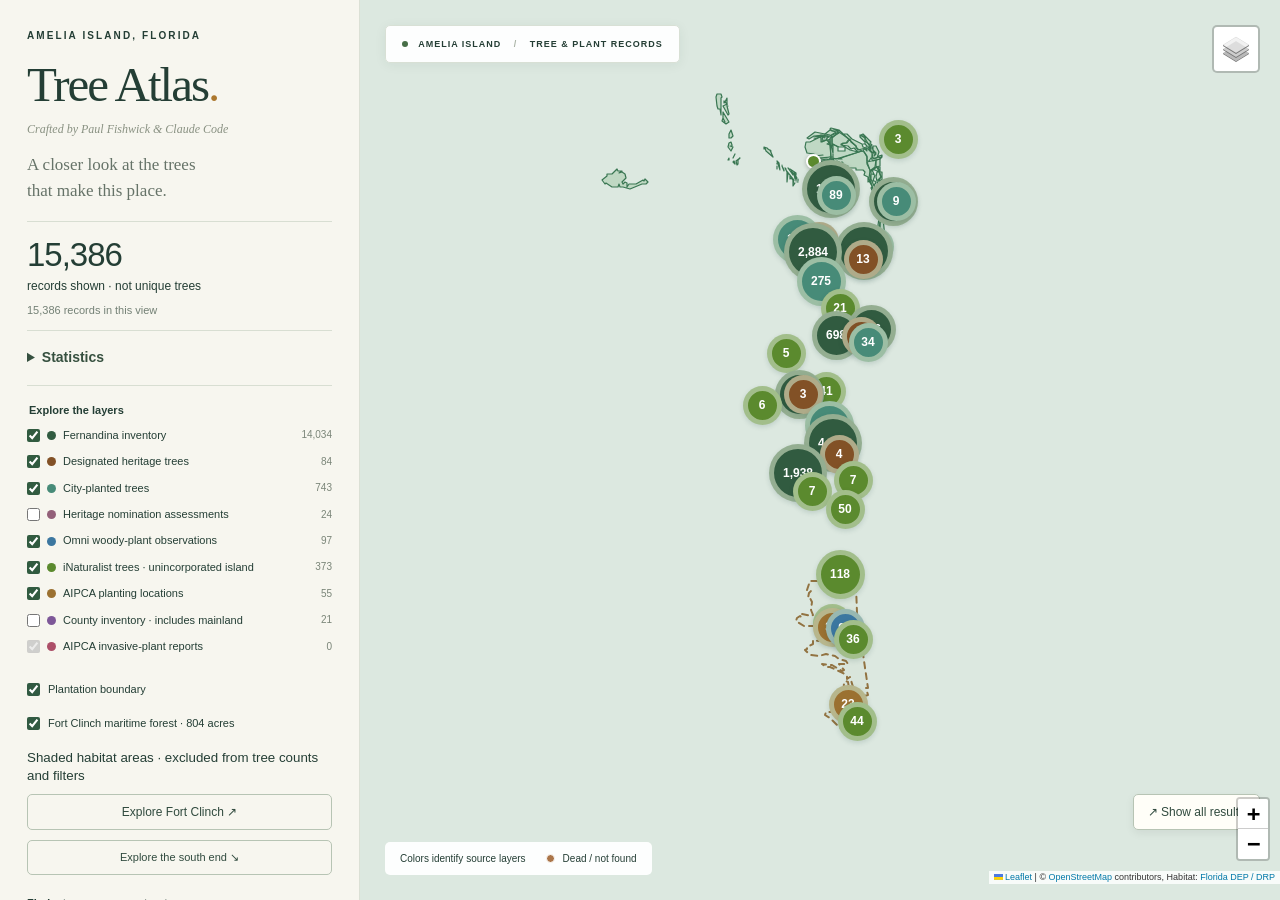
==== index.html @ 913ca340 "Add iNaturalist tree layer for unincorporated Amelia Island The city inventory stops at Fernandina B" ====
<!doctype html>
<html lang="en">
<head>
  <meta charset="utf-8">
  <meta name="viewport" content="width=device-width,initial-scale=1">
  <meta name="theme-color" content="#193c32">
  <title>Amelia Island · Tree Atlas</title>
  <meta name="description" content="Explore Amelia Island tree inventories, Omni and iNaturalist tree observations, and Plantation planting locations.">
  <link rel="stylesheet" href="vendor/leaflet.css">
  <link rel="stylesheet" href="vendor/MarkerCluster.css">
  <link rel="stylesheet" href="style.css?v=7">
  <script defer src="vendor/leaflet.js"></script>
  <script defer src="vendor/leaflet.markercluster.js"></script>
  <script defer src="map-data.js?v=7"></script>
  <script defer src="statistics.js?v=2"></script>
  <script defer src="map.js?v=7"></script>
</head>
<body>
  <aside>
    <header><span class="eyebrow">AMELIA ISLAND, FLORIDA</span><h1>Tree Atlas<span>.</span></h1><p class="credit">Crafted by Paul Fishwick &amp; Claude Code</p><p>A closer look at the trees<br>that make this place.</p></header>
    <div class="summary"><strong id="total">—</strong><span>records shown · not unique trees</span><small id="visible">Loading the inventory…</small></div>
    <details id="statistics" class="statistics">
      <summary>Statistics</summary>
      <label for="statistics-scope">Summarize</label>
      <select id="statistics-scope"><option value="view">Current map view</option><option value="all">All filtered records</option></select>
      <p>Follows the tree layers and filters below. Counts include overlapping records and repeat observations, not unique trees.</p>
      <div id="statistics-results">Loading records…</div>
      <p>Diameter and circumference results use positive, explicitly inch-labeled values, separately by source. No units or range midpoints are inferred. Standard deviation and variance describe the displayed population; variance is in square inches.</p>
      <p>Height and spread statistics are deferred because ranges and units vary. Record density uses the current map rectangle, including water and gaps in inventory coverage. Fort Clinch habitat acreage does not establish tree density.</p>
    </details>
    <form id="filters">
      <fieldset id="sources"><legend>Explore the layers</legend></fieldset>
      <label class="check"><input id="boundary" type="checkbox" checked disabled><span id="boundary-note">Plantation boundary</span></label>
      <label class="check"><input id="forest" type="checkbox" checked disabled><span id="forest-note">Fort Clinch maritime forest · loading…</span></label>
      <small>Shaded habitat areas · excluded from tree counts and filters</small>
      <button id="fort-clinch" type="button" disabled>Explore Fort Clinch ↗</button>
      <button id="south" type="button">Explore the south end ↘</button>
      <label for="search">Find a tree, name, or street</label><input id="search" type="search" placeholder="Kate’s Tree, live oak, tree number…">
      <label for="species">Species</label><select id="species" disabled><option value="">All species</option></select>
      <label for="condition">Recorded condition</label><select id="condition" disabled><option value="">All conditions</option></select>
      <label class="check"><input id="historical" type="checkbox" checked> Include dead / not-found records</label>
      <label class="check"><input id="photos" type="checkbox"> Only records with images</label>
      <button id="reset" type="reset" disabled>Reset filters</button>
    </form>
    <div class="guide"><span class="cluster-example">42</span><p><b>A neighborhood of trees.</b><br>Click a cluster to zoom in. Click an individual tree for its details.</p></div>
    <details><summary>About the data</summary><p>Sources describe different things and are clustered separately by color. Counts are records, not a census of unique or currently living trees.</p><p>The Fernandina inventory has 14,034 records and layer metadata last edited in March 2023. County records include mainland points. Omni observations cover trees and woody plants, may repeat the same plant, and do not provide tree-condition assessments.</p><p>The city inventory stops at Fernandina Beach city limits. For the unincorporated island (census tracts 501–502 outside the city), 373 iNaturalist tree records are shown. Omni-project observations and obscured locations are excluded, and same-species sightings within 5 m are merged into one marker. Records may have unconfirmed identifications and are not an inventory.</p><p>Additional city layers contain 84 designated heritage trees, 743 planting records, and 24 historical nomination assessments. Nomination is not designation. Records within 5 m of a city inventory point have a nearby-record link for review; proximity alone does not prove they describe the same tree.</p><p>Names and notes come from recorded source fields. PDF photo sheets open as documents. Latitude and longitude are the source’s public point location in decimal degrees; an obscured observation is approximate.</p><p>AIPCA planting locations include planned, reported planted, and unknown-status records. The public invasive-plant layer currently has no records. Planting and observation records with no condition are labeled “Not recorded.”</p><p>Fort Clinch shading shows DEP maritime-hammock habitat boundaries, not individual trees or measured canopy cover. The September 2026 GIS snapshot has 54 areas totaling about 804 recorded acres; its download date is not a field-survey date. The layer includes park-managed areas west of Amelia Island. Tree filters do not change this habitat layer. <a href="https://ca.dep.state.fl.us/arcgis/rest/services/OpenData/PARKS_BOUNDARIES/MapServer/5" target="_blank" rel="noopener">DEP natural communities ↗</a></p><p>Downloaded September 2026. Photo credits and licenses are displayed with each image; image availability depends on the source service.</p><a href="https://maps.ncpafl.com/ncflpa_arcgis/rest/services/Hosted/COFBTreeInventy2023Updates/FeatureServer/0" target="_blank" rel="noopener">City inventory ↗</a> · <a href="https://www.inaturalist.org/projects/omni-amelia-island" target="_blank" rel="noopener">Omni project ↗</a> · <a href="https://www.inaturalist.org/observations?nelat=30.72&nelng=-81.41&swlat=30.5&swlng=-81.5&iconic_taxa=Plantae" target="_blank" rel="noopener">iNaturalist plants ↗</a></details>
    <details class="reports"><summary>Plantation natural-resources report</summary><p>RCOAST’s 2025 report graphics show coastal and environmental survey results. These reference images have no usable georeferencing; they are not overlaid on the map. Raw LiDAR and GIS files were not publicly linked.</p><a href="https://www.r-coast.com/case-study/2025-aipca-natural-resources-inventory" target="_blank" rel="noopener">RCOAST report and credits ↗</a><div id="report-graphics"></div></details>
    <footer>Crafted by Paul Fishwick &amp; OpenAI Codex 2026</footer>
  </aside>
  <main aria-label="Tree inventory map">
    <div id="map" aria-label="Zoomable map of Fernandina Beach trees"></div>
    <div class="map-heading"><span class="live-dot"></span> AMELIA ISLAND <span class="separator">/</span> TREE &amp; PLANT RECORDS</div>
    <button id="extent" class="extent" disabled>↗ Show all results</button>
    <div class="map-legend">Colors identify source layers <span class="key dead"></span> Dead / not found</div>
    <div id="status" role="status" aria-live="polite">Loading tree records…</div>
    <noscript>This map requires JavaScript.</noscript>
  </main>
</body>
</html>
---- vendor/leaflet.css ----
/* required styles */

.leaflet-pane,
.leaflet-tile,
.leaflet-marker-icon,
.leaflet-marker-shadow,
.leaflet-tile-container,
.leaflet-pane > svg,
.leaflet-pane > canvas,
.leaflet-zoom-box,
.leaflet-image-layer,
.leaflet-layer {
	position: absolute;
	left: 0;
	top: 0;
	}
.leaflet-container {
	overflow: hidden;
	}
.leaflet-tile,
.leaflet-marker-icon,
.leaflet-marker-shadow {
	-webkit-user-select: none;
	   -moz-user-select: none;
	        user-select: none;
	  -webkit-user-drag: none;
	}
/* Prevents IE11 from highlighting tiles in blue */
.leaflet-tile::selection {
	background: transparent;
}
/* Safari renders non-retina tile on retina better with this, but Chrome is worse */
.leaflet-safari .leaflet-tile {
	image-rendering: -webkit-optimize-contrast;
	}
/* hack that prevents hw layers "stretching" when loading new tiles */
.leaflet-safari .leaflet-tile-container {
	width: 1600px;
	height: 1600px;
	-webkit-transform-origin: 0 0;
	}
.leaflet-marker-icon,
.leaflet-marker-shadow {
	display: block;
	}
/* .leaflet-container svg: reset svg max-width decleration shipped in Joomla! (joomla.org) 3.x */
/* .leaflet-container img: map is broken in FF if you have max-width: 100% on tiles */
.leaflet-container .leaflet-overlay-pane svg {
	max-width: none !important;
	max-height: none !important;
	}
.leaflet-container .leaflet-marker-pane img,
.leaflet-container .leaflet-shadow-pane img,
.leaflet-container .leaflet-tile-pane img,
.leaflet-container img.leaflet-image-layer,
.leaflet-container .leaflet-tile {
	max-width: none !important;
	max-height: none !important;
	width: auto;
	padding: 0;
	}

.leaflet-container img.leaflet-tile {
	/* See: https://bugs.chromium.org/p/chromium/issues/detail?id=600120 */
	mix-blend-mode: plus-lighter;
}

.leaflet-container.leaflet-touch-zoom {
	-ms-touch-action: pan-x pan-y;
	touch-action: pan-x pan-y;
	}
.leaflet-container.leaflet-touch-drag {
	-ms-touch-action: pinch-zoom;
	/* Fallback for FF which doesn't support pinch-zoom */
	touch-action: none;
	touch-action: pinch-zoom;
}
.leaflet-container.leaflet-touch-drag.leaflet-touch-zoom {
	-ms-touch-action: none;
	touch-action: none;
}
.leaflet-container {
	-webkit-tap-highlight-color: transparent;
}
.leaflet-container a {
	-webkit-tap-highlight-color: rgba(51, 181, 229, 0.4);
}
.leaflet-tile {
	filter: inherit;
	visibility: hidden;
	}
.leaflet-tile-loaded {
	visibility: inherit;
	}
.leaflet-zoom-box {
	width: 0;
	height: 0;
	-moz-box-sizing: border-box;
	     box-sizing: border-box;
	z-index: 800;
	}
/* workaround for https://bugzilla.mozilla.org/show_bug.cgi?id=888319 */
.leaflet-overlay-pane svg {
	-moz-user-select: none;
	}

.leaflet-pane         { z-index: 400; }

.leaflet-tile-pane    { z-index: 200; }
.leaflet-overlay-pane { z-index: 400; }
.leaflet-shadow-pane  { z-index: 500; }
.leaflet-marker-pane  { z-index: 600; }
.leaflet-tooltip-pane   { z-index: 650; }
.leaflet-popup-pane   { z-index: 700; }

.leaflet-map-pane canvas { z-index: 100; }
.leaflet-map-pane svg    { z-index: 200; }

.leaflet-vml-shape {
	width: 1px;
	height: 1px;
	}
.lvml {
	behavior: url(#default#VML);
	display: inline-block;
	position: absolute;
	}


/* control positioning */

.leaflet-control {
	position: relative;
	z-index: 800;
	pointer-events: visiblePainted; /* IE 9-10 doesn't have auto */
	pointer-events: auto;
	}
.leaflet-top,
.leaflet-bottom {
	position: absolute;
	z-index: 1000;
	pointer-events: none;
	}
.leaflet-top {
	top: 0;
	}
.leaflet-right {
	right: 0;
	}
.leaflet-bottom {
	bottom: 0;
	}
.leaflet-left {
	left: 0;
	}
.leaflet-control {
	float: left;
	clear: both;
	}
.leaflet-right .leaflet-control {
	float: right;
	}
.leaflet-top .leaflet-control {
	margin-top: 10px;
	}
.leaflet-bottom .leaflet-control {
	margin-bottom: 10px;
	}
.leaflet-left .leaflet-control {
	margin-left: 10px;
	}
.leaflet-right .leaflet-control {
	margin-right: 10px;
	}


/* zoom and fade animations */

.leaflet-fade-anim .leaflet-popup {
	opacity: 0;
	-webkit-transition: opacity 0.2s linear;
	   -moz-transition: opacity 0.2s linear;
	        transition: opacity 0.2s linear;
	}
.leaflet-fade-anim .leaflet-map-pane .leaflet-popup {
	opacity: 1;
	}
.leaflet-zoom-animated {
	-webkit-transform-origin: 0 0;
	    -ms-transform-origin: 0 0;
	        transform-origin: 0 0;
	}
svg.leaflet-zoom-animated {
	will-change: transform;
}

.leaflet-zoom-anim .leaflet-zoom-animated {
	-webkit-transition: -webkit-transform 0.25s cubic-bezier(0,0,0.25,1);
	   -moz-transition:    -moz-transform 0.25s cubic-bezier(0,0,0.25,1);
	        transition:         transform 0.25s cubic-bezier(0,0,0.25,1);
	}
.leaflet-zoom-anim .leaflet-tile,
.leaflet-pan-anim .leaflet-tile {
	-webkit-transition: none;
	   -moz-transition: none;
	        transition: none;
	}

.leaflet-zoom-anim .leaflet-zoom-hide {
	visibility: hidden;
	}


/* cursors */

.leaflet-interactive {
	cursor: pointer;
	}
.leaflet-grab {
	cursor: -webkit-grab;
	cursor:    -moz-grab;
	cursor:         grab;
	}
.leaflet-crosshair,
.leaflet-crosshair .leaflet-interactive {
	cursor: crosshair;
	}
.leaflet-popup-pane,
.leaflet-control {
	cursor: auto;
	}
.leaflet-dragging .leaflet-grab,
.leaflet-dragging .leaflet-grab .leaflet-interactive,
.leaflet-dragging .leaflet-marker-draggable {
	cursor: move;
	cursor: -webkit-grabbing;
	cursor:    -moz-grabbing;
	cursor:         grabbing;
	}

/* marker & overlays interactivity */
.leaflet-marker-icon,
.leaflet-marker-shadow,
.leaflet-image-layer,
.leaflet-pane > svg path,
.leaflet-tile-container {
	pointer-events: none;
	}

.leaflet-marker-icon.leaflet-interactive,
.leaflet-image-layer.leaflet-interactive,
.leaflet-pane > svg path.leaflet-interactive,
svg.leaflet-image-layer.leaflet-interactive path {
	pointer-events: visiblePainted; /* IE 9-10 doesn't have auto */
	pointer-events: auto;
	}

/* visual tweaks */

.leaflet-container {
	background: #ddd;
	outline-offset: 1px;
	}
.leaflet-container a {
	color: #0078A8;
	}
.leaflet-zoom-box {
	border: 2px dotted #38f;
	background: rgba(255,255,255,0.5);
	}


/* general typography */
.leaflet-container {
	font-family: "Helvetica Neue", Arial, Helvetica, sans-serif;
	font-size: 12px;
	font-size: 0.75rem;
	line-height: 1.5;
	}


/* general toolbar styles */

.leaflet-bar {
	box-shadow: 0 1px 5px rgba(0,0,0,0.65);
	border-radius: 4px;
	}
.leaflet-bar a {
	background-color: #fff;
	border-bottom: 1px solid #ccc;
	width: 26px;
	height: 26px;
	line-height: 26px;
	display: block;
	text-align: center;
	text-decoration: none;
	color: black;
	}
.leaflet-bar a,
.leaflet-control-layers-toggle {
	background-position: 50% 50%;
	background-repeat: no-repeat;
	display: block;
	}
.leaflet-bar a:hover,
.leaflet-bar a:focus {
	background-color: #f4f4f4;
	}
.leaflet-bar a:first-child {
	border-top-left-radius: 4px;
	border-top-right-radius: 4px;
	}
.leaflet-bar a:last-child {
	border-bottom-left-radius: 4px;
	border-bottom-right-radius: 4px;
	border-bottom: none;
	}
.leaflet-bar a.leaflet-disabled {
	cursor: default;
	background-color: #f4f4f4;
	color: #bbb;
	}

.leaflet-touch .leaflet-bar a {
	width: 30px;
	height: 30px;
	line-height: 30px;
	}
.leaflet-touch .leaflet-bar a:first-child {
	border-top-left-radius: 2px;
	border-top-right-radius: 2px;
	}
.leaflet-touch .leaflet-bar a:last-child {
	border-bottom-left-radius: 2px;
	border-bottom-right-radius: 2px;
	}

/* zoom control */

.leaflet-control-zoom-in,
.leaflet-control-zoom-out {
	font: bold 18px 'Lucida Console', Monaco, monospace;
	text-indent: 1px;
	}

.leaflet-touch .leaflet-control-zoom-in, .leaflet-touch .leaflet-control-zoom-out  {
	font-size: 22px;
	}


/* layers control */

.leaflet-control-layers {
	box-shadow: 0 1px 5px rgba(0,0,0,0.4);
	background: #fff;
	border-radius: 5px;
	}
.leaflet-control-layers-toggle {
	background-image: url(images/layers.png);
	width: 36px;
	height: 36px;
	}
.leaflet-retina .leaflet-control-layers-toggle {
	background-image: url(images/layers-2x.png);
	background-size: 26px 26px;
	}
.leaflet-touch .leaflet-control-layers-toggle {
	width: 44px;
	height: 44px;
	}
.leaflet-control-layers .leaflet-control-layers-list,
.leaflet-control-layers-expanded .leaflet-control-layers-toggle {
	display: none;
	}
.leaflet-control-layers-expanded .leaflet-control-layers-list {
	display: block;
	position: relative;
	}
.leaflet-control-layers-expanded {
	padding: 6px 10px 6px 6px;
	color: #333;
	background: #fff;
	}
.leaflet-control-layers-scrollbar {
	overflow-y: scroll;
	overflow-x: hidden;
	padding-right: 5px;
	}
.leaflet-control-layers-selector {
	margin-top: 2px;
	position: relative;
	top: 1px;
	}
.leaflet-control-layers label {
	display: block;
	font-size: 13px;
	font-size: 1.08333em;
	}
.leaflet-control-layers-separator {
	height: 0;
	border-top: 1px solid #ddd;
	margin: 5px -10px 5px -6px;
	}

/* Default icon URLs */
.leaflet-default-icon-path { /* used only in path-guessing heuristic, see L.Icon.Default */
	background-image: url(images/marker-icon.png);
	}


/* attribution and scale controls */

.leaflet-container .leaflet-control-attribution {
	background: #fff;
	background: rgba(255, 255, 255, 0.8);
	margin: 0;
	}
.leaflet-control-attribution,
.leaflet-control-scale-line {
	padding: 0 5px;
	color: #333;
	line-height: 1.4;
	}
.leaflet-control-attribution a {
	text-decoration: none;
	}
.leaflet-control-attribution a:hover,
.leaflet-control-attribution a:focus {
	text-decoration: underline;
	}
.leaflet-attribution-flag {
	display: inline !important;
	vertical-align: baseline !important;
	width: 1em;
	height: 0.6669em;
	}
.leaflet-left .leaflet-control-scale {
	margin-left: 5px;
	}
.leaflet-bottom .leaflet-control-scale {
	margin-bottom: 5px;
	}
.leaflet-control-scale-line {
	border: 2px solid #777;
	border-top: none;
	line-height: 1.1;
	padding: 2px 5px 1px;
	white-space: nowrap;
	-moz-box-sizing: border-box;
	     box-sizing: border-box;
	background: rgba(255, 255, 255, 0.8);
	text-shadow: 1px 1px #fff;
	}
.leaflet-control-scale-line:not(:first-child) {
	border-top: 2px solid #777;
	border-bottom: none;
	margin-top: -2px;
	}
.leaflet-control-scale-line:not(:first-child):not(:last-child) {
	border-bottom: 2px solid #777;
	}

.leaflet-touch .leaflet-control-attribution,
.leaflet-touch .leaflet-control-layers,
.leaflet-touch .leaflet-bar {
	box-shadow: none;
	}
.leaflet-touch .leaflet-control-layers,
.leaflet-touch .leaflet-bar {
	border: 2px solid rgba(0,0,0,0.2);
	background-clip: padding-box;
	}


/* popup */

.leaflet-popup {
	position: absolute;
	text-align: center;
	margin-bottom: 20px;
	}
.leaflet-popup-content-wrapper {
	padding: 1px;
	text-align: left;
	border-radius: 12px;
	}
.leaflet-popup-content {
	margin: 13px 24px 13px 20px;
	line-height: 1.3;
	font-size: 13px;
	font-size: 1.08333em;
	min-height: 1px;
	}
.leaflet-popup-content p {
	margin: 17px 0;
	margin: 1.3em 0;
	}
.leaflet-popup-tip-container {
	width: 40px;
	height: 20px;
	position: absolute;
	left: 50%;
	margin-top: -1px;
	margin-left: -20px;
	overflow: hidden;
	pointer-events: none;
	}
.leaflet-popup-tip {
	width: 17px;
	height: 17px;
	padding: 1px;

	margin: -10px auto 0;
	pointer-events: auto;

	-webkit-transform: rotate(45deg);
	   -moz-transform: rotate(45deg);
	    -ms-transform: rotate(45deg);
	        transform: rotate(45deg);
	}
.leaflet-popup-content-wrapper,
.leaflet-popup-tip {
	background: white;
	color: #333;
	box-shadow: 0 3px 14px rgba(0,0,0,0.4);
	}
.leaflet-container a.leaflet-popup-close-button {
	position: absolute;
	top: 0;
	right: 0;
	border: none;
	text-align: center;
	width: 24px;
	height: 24px;
	font: 16px/24px Tahoma, Verdana, sans-serif;
	color: #757575;
	text-decoration: none;
	background: transparent;
	}
.leaflet-container a.leaflet-popup-close-button:hover,
.leaflet-container a.leaflet-popup-close-button:focus {
	color: #585858;
	}
.leaflet-popup-scrolled {
	overflow: auto;
	}

.leaflet-oldie .leaflet-popup-content-wrapper {
	-ms-zoom: 1;
	}
.leaflet-oldie .leaflet-popup-tip {
	width: 24px;
	margin: 0 auto;

	-ms-filter: "progid:DXImageTransform.Microsoft.Matrix(M11=0.70710678, M12=0.70710678, M21=-0.70710678, M22=0.70710678)";
	filter: progid:DXImageTransform.Microsoft.Matrix(M11=0.70710678, M12=0.70710678, M21=-0.70710678, M22=0.70710678);
	}

.leaflet-oldie .leaflet-control-zoom,
.leaflet-oldie .leaflet-control-layers,
.leaflet-oldie .leaflet-popup-content-wrapper,
.leaflet-oldie .leaflet-popup-tip {
	border: 1px solid #999;
	}


/* div icon */

.leaflet-div-icon {
	background: #fff;
	border: 1px solid #666;
	}


/* Tooltip */
/* Base styles for the element that has a tooltip */
.leaflet-tooltip {
	position: absolute;
	padding: 6px;
	background-color: #fff;
	border: 1px solid #fff;
	border-radius: 3px;
	color: #222;
	white-space: nowrap;
	-webkit-user-select: none;
	-moz-user-select: none;
	-ms-user-select: none;
	user-select: none;
	pointer-events: none;
	box-shadow: 0 1px 3px rgba(0,0,0,0.4);
	}
.leaflet-tooltip.leaflet-interactive {
	cursor: pointer;
	pointer-events: auto;
	}
.leaflet-tooltip-top:before,
.leaflet-tooltip-bottom:before,
.leaflet-tooltip-left:before,
.leaflet-tooltip-right:before {
	position: absolute;
	pointer-events: none;
	border: 6px solid transparent;
	background: transparent;
	content: "";
	}

/* Directions */

.leaflet-tooltip-bottom {
	margin-top: 6px;
}
.leaflet-tooltip-top {
	margin-top: -6px;
}
.leaflet-tooltip-bottom:before,
.leaflet-tooltip-top:before {
	left: 50%;
	margin-left: -6px;
	}
.leaflet-tooltip-top:before {
	bottom: 0;
	margin-bottom: -12px;
	border-top-color: #fff;
	}
.leaflet-tooltip-bottom:before {
	top: 0;
	margin-top: -12px;
	margin-left: -6px;
	border-bottom-color: #fff;
	}
.leaflet-tooltip-left {
	margin-left: -6px;
}
.leaflet-tooltip-right {
	margin-left: 6px;
}
.leaflet-tooltip-left:before,
.leaflet-tooltip-right:before {
	top: 50%;
	margin-top: -6px;
	}
.leaflet-tooltip-left:before {
	right: 0;
	margin-right: -12px;
	border-left-color: #fff;
	}
.leaflet-tooltip-right:before {
	left: 0;
	margin-left: -12px;
	border-right-color: #fff;
	}

/* Printing */

@media print {
	/* Prevent printers from removing background-images of controls. */
	.leaflet-control {
		-webkit-print-color-adjust: exact;
		print-color-adjust: exact;
		}
	}
---- vendor/MarkerCluster.css ----
.leaflet-cluster-anim .leaflet-marker-icon, .leaflet-cluster-anim .leaflet-marker-shadow {
	-webkit-transition: -webkit-transform 0.3s ease-out, opacity 0.3s ease-in;
	-moz-transition: -moz-transform 0.3s ease-out, opacity 0.3s ease-in;
	-o-transition: -o-transform 0.3s ease-out, opacity 0.3s ease-in;
	transition: transform 0.3s ease-out, opacity 0.3s ease-in;
}

.leaflet-cluster-spider-leg {
	/* stroke-dashoffset (duration and function) should match with leaflet-marker-icon transform in order to track it exactly */
	-webkit-transition: -webkit-stroke-dashoffset 0.3s ease-out, -webkit-stroke-opacity 0.3s ease-in;
	-moz-transition: -moz-stroke-dashoffset 0.3s ease-out, -moz-stroke-opacity 0.3s ease-in;
	-o-transition: -o-stroke-dashoffset 0.3s ease-out, -o-stroke-opacity 0.3s ease-in;
	transition: stroke-dashoffset 0.3s ease-out, stroke-opacity 0.3s ease-in;
}
---- style.css ----
*{box-sizing:border-box}html,body{margin:0;height:100%;font-family:Arial,Helvetica,sans-serif;color:#243e35;background:#f7f6ef}body{display:flex}aside{width:330px;flex-shrink:0;padding:38px 30px 22px;overflow:auto;z-index:1001;border-right:1px solid #dbe0d5}header .eyebrow{font-size:10px;letter-spacing:2.1px;font-weight:700}h1{font-family:Georgia,serif;font-size:49px;font-weight:400;letter-spacing:-2px;margin:13px 0}h1 span{color:#ac782e}header p{font-family:Georgia,serif;font-size:17px;color:#667368;line-height:1.5;margin:0 0 27px}.summary{border-top:1px solid #d8ded2;border-bottom:1px solid #d8ded2;padding:21px 0;display:flex;flex-direction:column;gap:5px}.summary strong{font-size:39px;font-weight:400;letter-spacing:-1px}.summary span{font-size:12px}.summary small{font-size:11px;color:#738075;margin-top:6px}form{padding:24px 0 21px}label{display:block;font-size:11px;font-weight:700;margin:0 0 9px}input[type=search],select{font:12px Arial;width:100%;padding:12px 10px;border:1px solid #ced6c9;background:#fffef9;color:#263f35;border-radius:5px;margin-bottom:18px}input::placeholder{color:#7b837b}button{cursor:pointer;font:12px Arial;border-radius:5px;border:1px solid #b7c4b4;padding:10px 14px;background:transparent;color:#304a3e}button:hover{background:#e9eee2}button:disabled{opacity:.5;cursor:default}.check{display:flex;align-items:center;gap:8px;font-size:11px;font-weight:400;line-height:1.5;margin-bottom:17px}.check input{accent-color:#315a42;margin:0}.guide{display:flex;align-items:center;gap:13px;padding:18px 0;border-top:1px solid #d8ded2}.guide p{font-size:11px;line-height:1.7;color:#6a776d;margin:0}.guide b{color:#344a3b;font-weight:400}.cluster-example{display:grid;place-items:center;flex-shrink:0;width:37px;height:37px;background:#355b40;color:white;border:5px solid #dce5d1;border-radius:50%;font-size:11px}details{font-size:11px;line-height:1.7;color:#6a776d}summary{cursor:pointer;color:#36503f}a{color:#355b40}footer{font-family:Georgia,serif;font-style:italic;font-size:11px;color:#899182;margin-top:26px}main{position:relative;flex:1;min-width:0;height:100%}#map{height:100%;width:100%;background:#dce8e0}.map-heading{position:absolute;top:25px;left:25px;background:#fffffff0;padding:13px 16px;border:1px solid #d8e0d5;border-radius:5px;z-index:800;font-size:9px;font-weight:700;letter-spacing:1px;box-shadow:0 2px 12px #263f3510}.live-dot{display:inline-block;width:6px;height:6px;background:#476e47;border-radius:50%;margin-right:7px}.separator{color:#a8b2a4;padding:0 9px}.extent{position:absolute;bottom:70px;right:20px;background:#fffef8;z-index:800;box-shadow:0 3px 10px #0001}.map-legend{position:absolute;bottom:25px;left:25px;padding:11px 15px;background:#fffffff0;border-radius:5px;font-size:10px;z-index:800;display:flex;align-items:center;gap:8px}.key{width:9px;height:9px;background:#385e42;border:1px solid white;border-radius:50%}.key.dead{background:#ab7549;margin-left:12px}#status{position:absolute;left:50%;top:85px;transform:translateX(-50%);padding:12px 18px;background:#fffdf4;box-shadow:0 2px 10px #0002;border-radius:5px;z-index:900;font-size:12px;max-width:85%}#status:empty{display:none}.tree-cluster{background:transparent}.tree-cluster span{display:grid;place-items:center;width:100%;height:100%;border-radius:50%;background:#315b40;color:#fff;border:5px solid #c6d9bbaa;font-size:12px;font-weight:700;box-shadow:0 2px 5px #163b3425}.tree-cluster.large span{background:#234936;border-width:6px}.tree-point{background:#426947;border:2px solid #fff;border-radius:50%;box-shadow:0 1px 3px #0004}.tree-point.historical{background:#ab7549}.leaflet-popup-content{font:12px Arial;color:#33483b;line-height:1.5;min-width:220px}.leaflet-popup-content h2{font:24px Georgia;margin:4px 0}.leaflet-popup-content .scientific{font-style:italic;color:#768271;margin-bottom:13px}.leaflet-popup-content dl{display:grid;grid-template-columns:1fr 1fr;gap:7px;margin:12px 0}.leaflet-popup-content dt{color:#788270}.leaflet-popup-content dd{margin:0;text-align:right}.leaflet-popup-content small{font-size:10px;color:#788270}.leaflet-control-layers{font:12px Arial;color:#344a3b}.leaflet-top.leaflet-right{top:15px;right:10px}.leaflet-bottom.leaflet-right{bottom:16px}.leaflet-control-attribution{font-size:9px}.leaflet-container:focus-visible,button:focus-visible,input:focus-visible,select:focus-visible,summary:focus-visible{outline:3px solid #c28b32;outline-offset:2px}@media(max-width:760px){body{flex-direction:column}aside{width:100%;height:38%;min-height:210px;padding:17px 20px;border-right:0;border-bottom:1px solid #d8ded2}header .eyebrow{font-size:8px}h1{font-size:31px;margin:5px 0}header p,footer,.guide{display:none}.summary{position:absolute;right:20px;top:15px;border:0;padding:0;gap:2px}.summary strong{font-size:25px}.summary span,.summary small{font-size:9px}form{display:grid;grid-template-columns:1fr 1fr;gap:7px 12px;padding:14px 0 7px}form>label:not(.check){display:none}form input[type=search]{grid-column:1/-1}input[type=search],select{margin:0;padding:9px;font-size:11px}.check{margin:0;font-size:10px}#reset{justify-self:end;padding:6px 10px}main{height:62%;flex:1}.map-heading{left:12px;top:13px;font-size:8px;padding:10px}.map-heading .separator{padding:0 3px}.map-legend{left:10px;bottom:28px;font-size:9px;padding:8px}.extent{bottom:69px;right:10px;font-size:11px}.leaflet-top.leaflet-right{top:53px;right:0}details{font-size:10px}}

/* Source layers and attached images */
aside{width:360px;padding:25px 27px 20px}header p{margin-bottom:18px}.summary{padding:14px 0}.summary strong{font-size:33px}form{padding-top:18px}fieldset{border:0;padding:0;margin:0 0 16px}legend{font-size:11px;font-weight:700;margin-bottom:12px}.source-option{display:flex;align-items:center;gap:7px;font-size:11px;font-weight:400;line-height:1.4;margin-bottom:11px}.source-option input{accent-color:#315b40;margin:0;flex-shrink:0}.source-option>span:not(.source-dot){flex:1}.source-option small{font-size:10px;color:#7a8578;white-space:nowrap}.source-dot{height:9px;width:9px;border-radius:50%;flex-shrink:0}#south{width:100%;margin:0 0 22px;font-size:11px}.source-point{background:transparent}.point-core{display:block;width:15px;height:15px;border:2px solid white;border-radius:50%;box-shadow:0 1px 4px #0004}.source-label{font-size:10px;text-transform:uppercase;letter-spacing:.8px;color:#7c856f;margin-bottom:7px}.photo-gallery{margin-top:15px;border-top:1px solid #e2e6dc;padding-top:12px}.photo-gallery img{display:block;width:100%;height:200px;object-fit:contain;background:#f1f3eb;border-radius:5px}.photo-gallery img[hidden]{display:none}.photo-gallery small{display:block;line-height:1.5;margin:7px 0}.photo-gallery a{font-size:11px}.photo-nav{display:flex;align-items:center;justify-content:space-between;margin-top:8px}.photo-nav button{padding:5px 12px}.reports{margin-top:16px}#report-graphics{display:grid;gap:5px;margin-top:10px}footer{line-height:1.6;font-size:11px}.leaflet-popup-content dd{overflow-wrap:anywhere;min-width:0}.leaflet-popup-content dl{grid-template-columns:1fr 1.2fr}footer{display:block!important}
@media(max-width:760px){aside{width:100%;height:42%;min-height:230px;padding:17px 20px}form #sources{grid-column:1/-1;margin:0}form #south{grid-column:1/-1;margin:0 0 5px}form>label.check{font-size:10px}form #boundary-note{font-size:10px}.source-option{font-size:11px}.summary{padding:0}.summary strong{font-size:25px}main{height:58%}footer{margin-top:14px}details{grid-column:1/-1}}

/* Supplemental source information */
.species-subtitle{font-size:13px;color:#53694f;margin-bottom:2px}.record-details{margin-top:14px;padding-top:9px;border-top:1px solid #e3e7dd}.record-details summary{font-size:12px}.record-details dt{text-transform:none;overflow-wrap:anywhere}.record-details button{margin:4px 5px 4px 0;padding:6px 9px}.record-links{display:grid;gap:6px;margin-top:12px;font-size:11px}.record-details p{font-size:11px;line-height:1.5}

/* Expandable inventory statistics */
.statistics{border-bottom:1px solid #d8ded2;padding:15px 0;color:#536457}
.statistics>summary{font-size:14px;font-weight:700}
.statistics label{margin:15px 0 7px}.statistics select{margin-bottom:0}
.statistics h3{font-size:12px;color:#304a3e;margin:19px 0 8px}
.statistics table{border-collapse:collapse;width:100%;font-size:10px;margin:9px 0;table-layout:fixed}
.statistics th,.statistics td{text-align:right;padding:5px 3px;border-bottom:1px solid #e2e6dc;overflow-wrap:anywhere;vertical-align:top}
.statistics th:first-child,.statistics td:first-child{text-align:left;width:52%}
.statistics th{font-weight:700}.statistics small{display:block;font-size:10px;line-height:1.6}
.species-chart{margin:12px 0}.species-bar{margin:9px 0;font-size:10px}.bar-track{height:6px;background:#e4e9df;border-radius:3px;margin-top:4px;overflow:hidden}.bar-track span{display:block;height:100%;background:#478b78}
.diameter-stats{margin:12px 0}.statistics details summary{overflow-wrap:anywhere}
#fort-clinch{width:100%;margin:10px 0}
header .credit{font-family:Georgia,serif;font-style:italic;font-size:12px;color:#899182;margin:-6px 0 14px}@media(max-width:760px){header .credit{display:block;font-size:10px;margin:-3px 0 4px}}
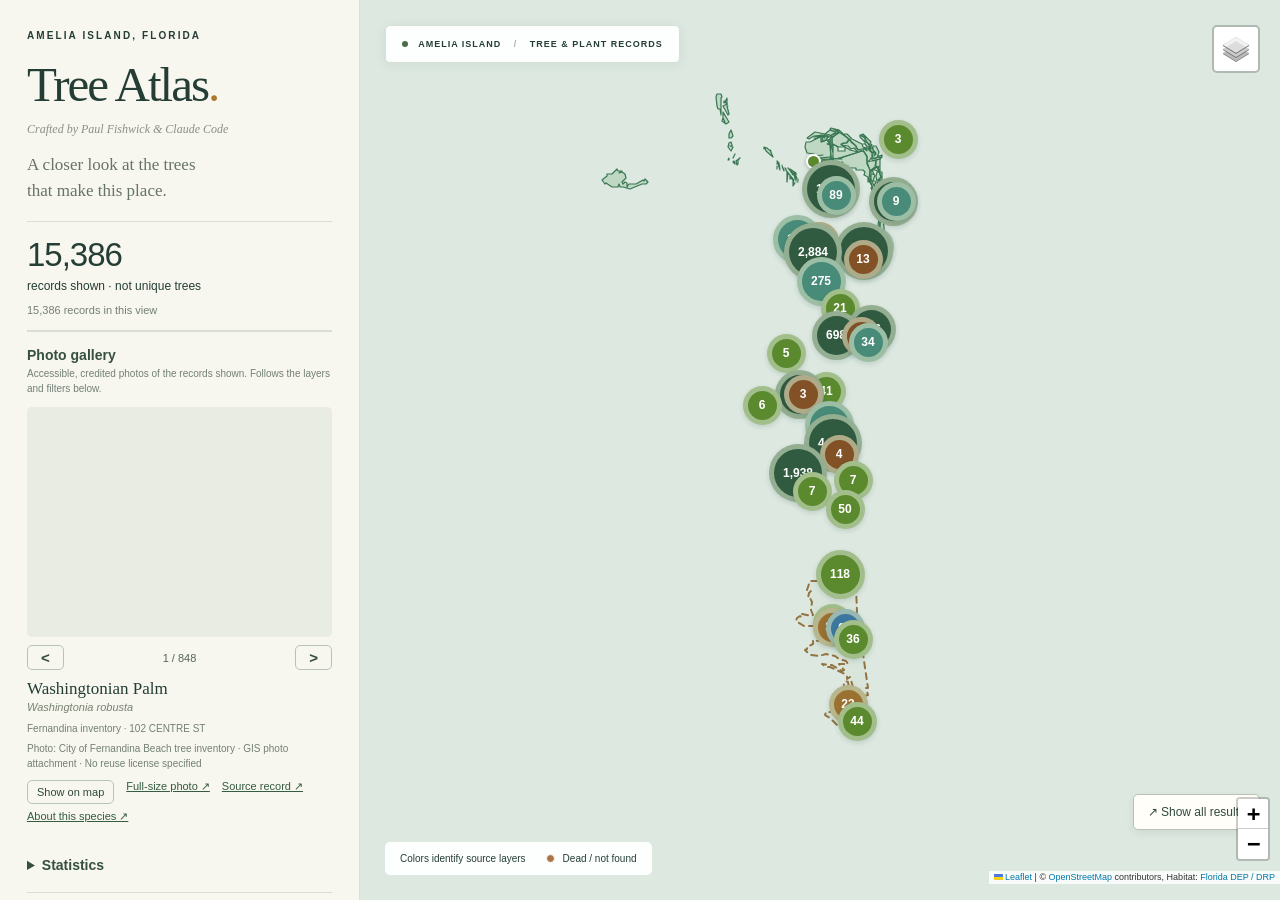
==== commit bdd66c8e: "Add sidebar photo gallery and popup-window links Step through accessible, credited photos of the fil" ====
--- a/index.html
+++ b/index.html
@@ -8,17 +8,25 @@
   <meta name="description" content="Explore Amelia Island tree inventories, Omni and iNaturalist tree observations, and Plantation planting locations.">
   <link rel="stylesheet" href="vendor/leaflet.css">
   <link rel="stylesheet" href="vendor/MarkerCluster.css">
-  <link rel="stylesheet" href="style.css?v=7">
+  <link rel="stylesheet" href="style.css?v=8">
   <script defer src="vendor/leaflet.js"></script>
   <script defer src="vendor/leaflet.markercluster.js"></script>
-  <script defer src="map-data.js?v=7"></script>
+  <script defer src="map-data.js?v=8"></script>
   <script defer src="statistics.js?v=2"></script>
-  <script defer src="map.js?v=7"></script>
+  <script defer src="map.js?v=8"></script>
 </head>
 <body>
   <aside>
     <header><span class="eyebrow">AMELIA ISLAND, FLORIDA</span><h1>Tree Atlas<span>.</span></h1><p class="credit">Crafted by Paul Fishwick &amp; Claude Code</p><p>A closer look at the trees<br>that make this place.</p></header>
     <div class="summary"><strong id="total">—</strong><span>records shown · not unique trees</span><small id="visible">Loading the inventory…</small></div>
+    <section id="gallery" class="gallery" aria-labelledby="gallery-title" tabindex="-1">
+      <h2 id="gallery-title">Photo gallery</h2>
+      <small>Accessible, credited photos of the records shown. Follows the layers and filters below.</small>
+      <button id="gallery-open" class="gallery-frame" type="button" disabled aria-label="Open the full-size photo in a window"><img id="gallery-image" alt="" hidden></button>
+      <div class="photo-nav"><button id="gallery-prev" type="button" aria-label="Previous photo" disabled>&lt;</button><span id="gallery-count" aria-live="polite">Loading photos…</span><button id="gallery-next" type="button" aria-label="Next photo" disabled>&gt;</button></div>
+      <div id="gallery-caption" class="gallery-caption"></div>
+      <div id="gallery-links" class="gallery-links"></div>
+    </section>
     <details id="statistics" class="statistics">
       <summary>Statistics</summary>
       <label for="statistics-scope">Summarize</label>
@@ -43,7 +51,7 @@
       <button id="reset" type="reset" disabled>Reset filters</button>
     </form>
     <div class="guide"><span class="cluster-example">42</span><p><b>A neighborhood of trees.</b><br>Click a cluster to zoom in. Click an individual tree for its details.</p></div>
-    <details><summary>About the data</summary><p>Sources describe different things and are clustered separately by color. Counts are records, not a census of unique or currently living trees.</p><p>The Fernandina inventory has 14,034 records and layer metadata last edited in March 2023. County records include mainland points. Omni observations cover trees and woody plants, may repeat the same plant, and do not provide tree-condition assessments.</p><p>The city inventory stops at Fernandina Beach city limits. For the unincorporated island (census tracts 501–502 outside the city), 373 iNaturalist tree records are shown. Omni-project observations and obscured locations are excluded, and same-species sightings within 5 m are merged into one marker. Records may have unconfirmed identifications and are not an inventory.</p><p>Additional city layers contain 84 designated heritage trees, 743 planting records, and 24 historical nomination assessments. Nomination is not designation. Records within 5 m of a city inventory point have a nearby-record link for review; proximity alone does not prove they describe the same tree.</p><p>Names and notes come from recorded source fields. PDF photo sheets open as documents. Latitude and longitude are the source’s public point location in decimal degrees; an obscured observation is approximate.</p><p>AIPCA planting locations include planned, reported planted, and unknown-status records. The public invasive-plant layer currently has no records. Planting and observation records with no condition are labeled “Not recorded.”</p><p>Fort Clinch shading shows DEP maritime-hammock habitat boundaries, not individual trees or measured canopy cover. The September 2026 GIS snapshot has 54 areas totaling about 804 recorded acres; its download date is not a field-survey date. The layer includes park-managed areas west of Amelia Island. Tree filters do not change this habitat layer. <a href="https://ca.dep.state.fl.us/arcgis/rest/services/OpenData/PARKS_BOUNDARIES/MapServer/5" target="_blank" rel="noopener">DEP natural communities ↗</a></p><p>Downloaded September 2026. Photo credits and licenses are displayed with each image; image availability depends on the source service.</p><a href="https://maps.ncpafl.com/ncflpa_arcgis/rest/services/Hosted/COFBTreeInventy2023Updates/FeatureServer/0" target="_blank" rel="noopener">City inventory ↗</a> · <a href="https://www.inaturalist.org/projects/omni-amelia-island" target="_blank" rel="noopener">Omni project ↗</a> · <a href="https://www.inaturalist.org/observations?nelat=30.72&nelng=-81.41&swlat=30.5&swlng=-81.5&iconic_taxa=Plantae" target="_blank" rel="noopener">iNaturalist plants ↗</a></details>
+    <details><summary>About the data</summary><p>Sources describe different things and are clustered separately by color. Counts are records, not a census of unique or currently living trees.</p><p>The Fernandina inventory has 14,034 records and layer metadata last edited in March 2023. County records include mainland points. Omni observations cover trees and woody plants, may repeat the same plant, and do not provide tree-condition assessments.</p><p>The city inventory stops at Fernandina Beach city limits. For the unincorporated island (census tracts 501–502 outside the city), 373 iNaturalist tree records are shown. Omni-project observations and obscured locations are excluded, and same-species sightings within 5 m are merged into one marker. Records may have unconfirmed identifications and are not an inventory.</p><p>Additional city layers contain 84 designated heritage trees, 743 planting records, and 24 historical nomination assessments. Nomination is not designation. Records within 5 m of a city inventory point have a nearby-record link for review; proximity alone does not prove they describe the same tree.</p><p>Names and notes come from recorded source fields. PDF photo sheets open as documents. Latitude and longitude are the source’s public point location in decimal degrees; an obscured observation is approximate.</p><p>AIPCA planting locations include planned, reported planted, and unknown-status records. The public invasive-plant layer currently has no records. Planting and observation records with no condition are labeled “Not recorded.”</p><p>Fort Clinch shading shows DEP maritime-hammock habitat boundaries, not individual trees or measured canopy cover. The September 2026 GIS snapshot has 54 areas totaling about 804 recorded acres; its download date is not a field-survey date. The layer includes park-managed areas west of Amelia Island. Tree filters do not change this habitat layer. <a href="https://ca.dep.state.fl.us/arcgis/rest/services/OpenData/PARKS_BOUNDARIES/MapServer/5" target="_blank" rel="noopener">DEP natural communities ↗</a></p><p>Downloaded September 2026. Photo credits and licenses are displayed with each image; image availability depends on the source service. The gallery shows only photos that loaded when checked in October 2026 and skips any that fail later. Source links open in one reusable window you can move and resize.</p><a href="https://maps.ncpafl.com/ncflpa_arcgis/rest/services/Hosted/COFBTreeInventy2023Updates/FeatureServer/0" target="_blank" rel="noopener">City inventory ↗</a> · <a href="https://www.inaturalist.org/projects/omni-amelia-island" target="_blank" rel="noopener">Omni project ↗</a> · <a href="https://www.inaturalist.org/observations?nelat=30.72&nelng=-81.41&swlat=30.5&swlng=-81.5&iconic_taxa=Plantae" target="_blank" rel="noopener">iNaturalist plants ↗</a></details>
     <details class="reports"><summary>Plantation natural-resources report</summary><p>RCOAST’s 2025 report graphics show coastal and environmental survey results. These reference images have no usable georeferencing; they are not overlaid on the map. Raw LiDAR and GIS files were not publicly linked.</p><a href="https://www.r-coast.com/case-study/2025-aipca-natural-resources-inventory" target="_blank" rel="noopener">RCOAST report and credits ↗</a><div id="report-graphics"></div></details>
     <footer>Crafted by Paul Fishwick &amp; OpenAI Codex 2026</footer>
   </aside>
--- a/style.css
+++ b/style.css
@@ -20,3 +20,13 @@
 .diameter-stats{margin:12px 0}.statistics details summary{overflow-wrap:anywhere}
 #fort-clinch{width:100%;margin:10px 0}
 header .credit{font-family:Georgia,serif;font-style:italic;font-size:12px;color:#899182;margin:-6px 0 14px}@media(max-width:760px){header .credit{display:block;font-size:10px;margin:-3px 0 4px}}
+
+/* Sidebar photo gallery */
+.gallery{border-top:1px solid #d8ded2;padding:15px 0 16px;color:#536457}.gallery:focus{outline:none}.gallery:focus-visible{outline:3px solid #c28b32;outline-offset:2px}
+.gallery h2{font-size:14px;font-weight:700;margin:0 0 3px;color:#36503f}.gallery>small{display:block;font-size:10px;line-height:1.5;color:#738075}
+.gallery-frame{display:block;width:100%;height:230px;margin:11px 0 0;padding:0;border:0;border-radius:5px;background:#e9ece2;overflow:hidden;cursor:zoom-in}.gallery-frame:hover{background:#e9ece2}.gallery-frame:disabled{cursor:default;opacity:1}
+.gallery-frame img{display:block;width:100%;height:100%;object-fit:contain}.gallery-frame img[hidden]{display:none}
+.gallery .photo-nav button{font-size:15px;font-weight:700;padding:3px 13px}.gallery .photo-nav span{font-size:11px}
+.gallery-caption{margin-top:9px;font-size:11px;line-height:1.5}.gallery-caption strong{display:block;font:17px Georgia,serif;color:#243e35}.gallery-caption em{display:block;color:#768271}.gallery-caption small{display:block;font-size:10px;color:#738075;margin-top:5px}
+.gallery-links{display:flex;flex-wrap:wrap;gap:6px 12px;margin-top:9px;font-size:11px}.gallery-links button{padding:5px 9px;font-size:11px}
+@media(max-width:760px){.gallery-frame{height:180px}}
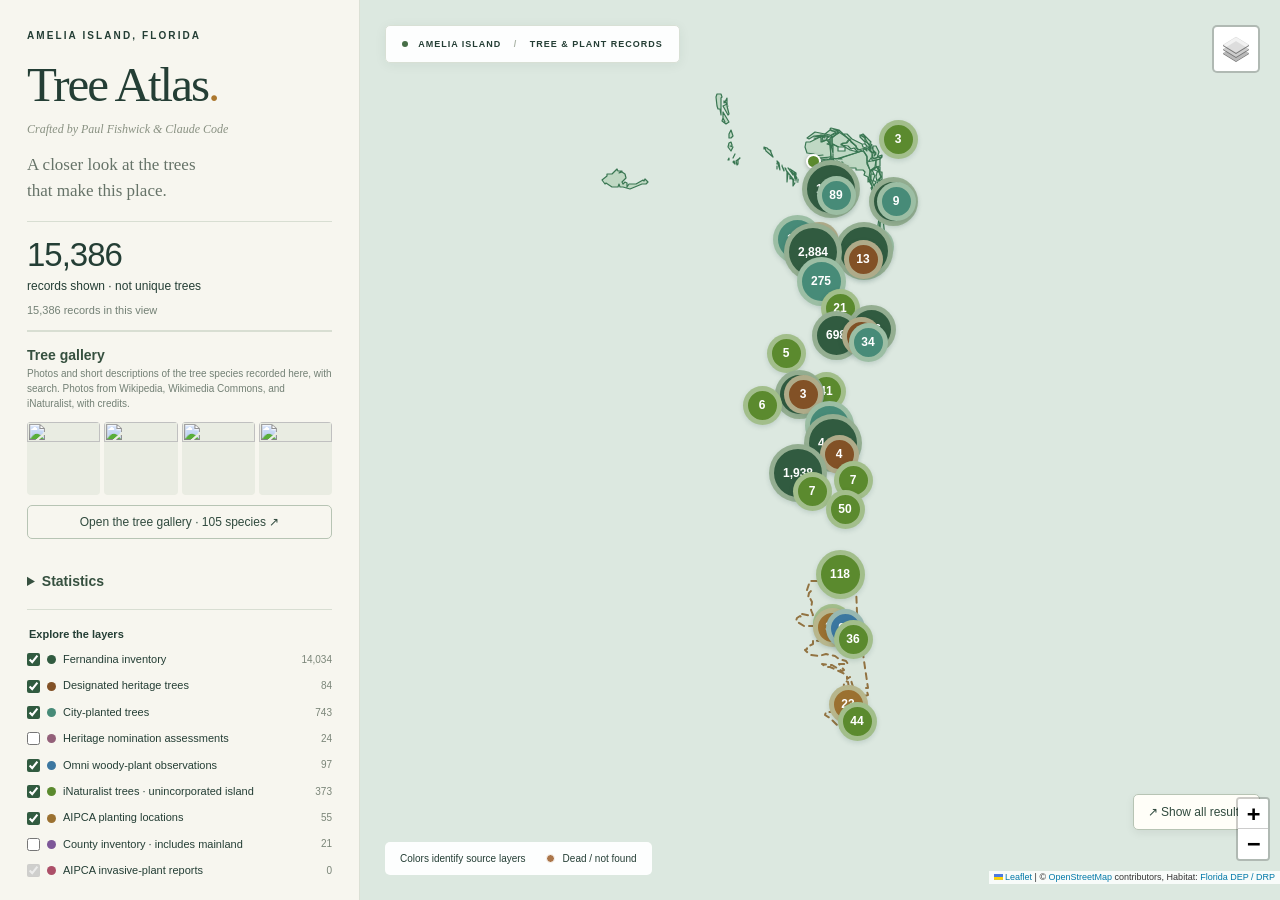
==== commit e528802e: "Replace photo viewer with a searchable tree species gallery gallery.html shows a searchable, sortabl" ====
--- a/index.html
+++ b/index.html
@@ -8,24 +8,22 @@
   <meta name="description" content="Explore Amelia Island tree inventories, Omni and iNaturalist tree observations, and Plantation planting locations.">
   <link rel="stylesheet" href="vendor/leaflet.css">
   <link rel="stylesheet" href="vendor/MarkerCluster.css">
-  <link rel="stylesheet" href="style.css?v=8">
+  <link rel="stylesheet" href="style.css?v=10">
   <script defer src="vendor/leaflet.js"></script>
   <script defer src="vendor/leaflet.markercluster.js"></script>
-  <script defer src="map-data.js?v=8"></script>
+  <script defer src="map-data.js?v=9"></script>
   <script defer src="statistics.js?v=2"></script>
-  <script defer src="map.js?v=8"></script>
+  <script defer src="map.js?v=10"></script>
 </head>
 <body>
   <aside>
     <header><span class="eyebrow">AMELIA ISLAND, FLORIDA</span><h1>Tree Atlas<span>.</span></h1><p class="credit">Crafted by Paul Fishwick &amp; Claude Code</p><p>A closer look at the trees<br>that make this place.</p></header>
     <div class="summary"><strong id="total">—</strong><span>records shown · not unique trees</span><small id="visible">Loading the inventory…</small></div>
-    <section id="gallery" class="gallery" aria-labelledby="gallery-title" tabindex="-1">
-      <h2 id="gallery-title">Photo gallery</h2>
-      <small>Accessible, credited photos of the records shown. Follows the layers and filters below.</small>
-      <button id="gallery-open" class="gallery-frame" type="button" disabled aria-label="Open the full-size photo in a window"><img id="gallery-image" alt="" hidden></button>
-      <div class="photo-nav"><button id="gallery-prev" type="button" aria-label="Previous photo" disabled>&lt;</button><span id="gallery-count" aria-live="polite">Loading photos…</span><button id="gallery-next" type="button" aria-label="Next photo" disabled>&gt;</button></div>
-      <div id="gallery-caption" class="gallery-caption"></div>
-      <div id="gallery-links" class="gallery-links"></div>
+    <section id="gallery" class="gallery" aria-labelledby="gallery-title">
+      <h2 id="gallery-title">Tree gallery</h2>
+      <small>Photos and short descriptions of the tree species recorded here, with search. Photos from Wikipedia, Wikimedia Commons, and iNaturalist, with credits.</small>
+      <a id="gallery-preview" class="gallery-preview" href="gallery.html" aria-hidden="true" tabindex="-1"></a>
+      <a id="gallery-open" class="gallery-button" href="gallery.html">Open the tree gallery ↗</a>
     </section>
     <details id="statistics" class="statistics">
       <summary>Statistics</summary>
@@ -51,7 +49,7 @@
       <button id="reset" type="reset" disabled>Reset filters</button>
     </form>
     <div class="guide"><span class="cluster-example">42</span><p><b>A neighborhood of trees.</b><br>Click a cluster to zoom in. Click an individual tree for its details.</p></div>
-    <details><summary>About the data</summary><p>Sources describe different things and are clustered separately by color. Counts are records, not a census of unique or currently living trees.</p><p>The Fernandina inventory has 14,034 records and layer metadata last edited in March 2023. County records include mainland points. Omni observations cover trees and woody plants, may repeat the same plant, and do not provide tree-condition assessments.</p><p>The city inventory stops at Fernandina Beach city limits. For the unincorporated island (census tracts 501–502 outside the city), 373 iNaturalist tree records are shown. Omni-project observations and obscured locations are excluded, and same-species sightings within 5 m are merged into one marker. Records may have unconfirmed identifications and are not an inventory.</p><p>Additional city layers contain 84 designated heritage trees, 743 planting records, and 24 historical nomination assessments. Nomination is not designation. Records within 5 m of a city inventory point have a nearby-record link for review; proximity alone does not prove they describe the same tree.</p><p>Names and notes come from recorded source fields. PDF photo sheets open as documents. Latitude and longitude are the source’s public point location in decimal degrees; an obscured observation is approximate.</p><p>AIPCA planting locations include planned, reported planted, and unknown-status records. The public invasive-plant layer currently has no records. Planting and observation records with no condition are labeled “Not recorded.”</p><p>Fort Clinch shading shows DEP maritime-hammock habitat boundaries, not individual trees or measured canopy cover. The September 2026 GIS snapshot has 54 areas totaling about 804 recorded acres; its download date is not a field-survey date. The layer includes park-managed areas west of Amelia Island. Tree filters do not change this habitat layer. <a href="https://ca.dep.state.fl.us/arcgis/rest/services/OpenData/PARKS_BOUNDARIES/MapServer/5" target="_blank" rel="noopener">DEP natural communities ↗</a></p><p>Downloaded September 2026. Photo credits and licenses are displayed with each image; image availability depends on the source service. The gallery shows only photos that loaded when checked in October 2026 and skips any that fail later. Source links open in one reusable window you can move and resize.</p><a href="https://maps.ncpafl.com/ncflpa_arcgis/rest/services/Hosted/COFBTreeInventy2023Updates/FeatureServer/0" target="_blank" rel="noopener">City inventory ↗</a> · <a href="https://www.inaturalist.org/projects/omni-amelia-island" target="_blank" rel="noopener">Omni project ↗</a> · <a href="https://www.inaturalist.org/observations?nelat=30.72&nelng=-81.41&swlat=30.5&swlng=-81.5&iconic_taxa=Plantae" target="_blank" rel="noopener">iNaturalist plants ↗</a></details>
+    <details><summary>About the data</summary><p>Sources describe different things and are clustered separately by color. Counts are records, not a census of unique or currently living trees.</p><p>The Fernandina inventory has 14,034 records and layer metadata last edited in March 2023. County records include mainland points. Omni observations cover trees and woody plants, may repeat the same plant, and do not provide tree-condition assessments.</p><p>The city inventory stops at Fernandina Beach city limits. For the unincorporated island (census tracts 501–502 outside the city), 373 iNaturalist tree records are shown. Omni-project observations and obscured locations are excluded, and same-species sightings within 5 m are merged into one marker. Records may have unconfirmed identifications and are not an inventory.</p><p>Additional city layers contain 84 designated heritage trees, 743 planting records, and 24 historical nomination assessments. Nomination is not designation. Records within 5 m of a city inventory point have a nearby-record link for review; proximity alone does not prove they describe the same tree.</p><p>Names and notes come from recorded source fields. PDF photo sheets open as documents. Latitude and longitude are the source’s public point location in decimal degrees; an obscured observation is approximate.</p><p>AIPCA planting locations include planned, reported planted, and unknown-status records. The public invasive-plant layer currently has no records. Planting and observation records with no condition are labeled “Not recorded.”</p><p>Fort Clinch shading shows DEP maritime-hammock habitat boundaries, not individual trees or measured canopy cover. The September 2026 GIS snapshot has 54 areas totaling about 804 recorded acres; its download date is not a field-survey date. The layer includes park-managed areas west of Amelia Island. Tree filters do not change this habitat layer. <a href="https://ca.dep.state.fl.us/arcgis/rest/services/OpenData/PARKS_BOUNDARIES/MapServer/5" target="_blank" rel="noopener">DEP natural communities ↗</a></p><p>Downloaded September 2026. Photo credits and licenses are displayed with each image; image availability depends on the source service. The tree gallery illustrates each recorded species with hand-checked, credited photos from Wikipedia, Wikimedia Commons, or iNaturalist rather than the records’ own photos. Source links open in one reusable window you can move and resize.</p><a href="https://maps.ncpafl.com/ncflpa_arcgis/rest/services/Hosted/COFBTreeInventy2023Updates/FeatureServer/0" target="_blank" rel="noopener">City inventory ↗</a> · <a href="https://www.inaturalist.org/projects/omni-amelia-island" target="_blank" rel="noopener">Omni project ↗</a> · <a href="https://www.inaturalist.org/observations?nelat=30.72&nelng=-81.41&swlat=30.5&swlng=-81.5&iconic_taxa=Plantae" target="_blank" rel="noopener">iNaturalist plants ↗</a></details>
     <details class="reports"><summary>Plantation natural-resources report</summary><p>RCOAST’s 2025 report graphics show coastal and environmental survey results. These reference images have no usable georeferencing; they are not overlaid on the map. Raw LiDAR and GIS files were not publicly linked.</p><a href="https://www.r-coast.com/case-study/2025-aipca-natural-resources-inventory" target="_blank" rel="noopener">RCOAST report and credits ↗</a><div id="report-graphics"></div></details>
     <footer>Crafted by Paul Fishwick &amp; OpenAI Codex 2026</footer>
   </aside>
--- a/style.css
+++ b/style.css
@@ -24,9 +24,6 @@
 /* Sidebar photo gallery */
 .gallery{border-top:1px solid #d8ded2;padding:15px 0 16px;color:#536457}.gallery:focus{outline:none}.gallery:focus-visible{outline:3px solid #c28b32;outline-offset:2px}
 .gallery h2{font-size:14px;font-weight:700;margin:0 0 3px;color:#36503f}.gallery>small{display:block;font-size:10px;line-height:1.5;color:#738075}
-.gallery-frame{display:block;width:100%;height:230px;margin:11px 0 0;padding:0;border:0;border-radius:5px;background:#e9ece2;overflow:hidden;cursor:zoom-in}.gallery-frame:hover{background:#e9ece2}.gallery-frame:disabled{cursor:default;opacity:1}
-.gallery-frame img{display:block;width:100%;height:100%;object-fit:contain}.gallery-frame img[hidden]{display:none}
-.gallery .photo-nav button{font-size:15px;font-weight:700;padding:3px 13px}.gallery .photo-nav span{font-size:11px}
-.gallery-caption{margin-top:9px;font-size:11px;line-height:1.5}.gallery-caption strong{display:block;font:17px Georgia,serif;color:#243e35}.gallery-caption em{display:block;color:#768271}.gallery-caption small{display:block;font-size:10px;color:#738075;margin-top:5px}
-.gallery-links{display:flex;flex-wrap:wrap;gap:6px 12px;margin-top:9px;font-size:11px}.gallery-links button{padding:5px 9px;font-size:11px}
-@media(max-width:760px){.gallery-frame{height:180px}}
+.gallery-preview{display:grid;grid-template-columns:repeat(4,1fr);gap:4px;margin:11px 0 10px}.gallery-preview img{width:100%;aspect-ratio:1;object-fit:cover;border-radius:4px;display:block;background:#e9ece2}
+.gallery-button{display:block;text-align:center;font-size:12px;border:1px solid #b7c4b4;border-radius:5px;padding:9px 12px;text-decoration:none;color:#304a3e}.gallery-button:hover{background:#e9eee2}
+.species-info img{display:block;width:100%;height:170px;object-fit:cover;border-radius:5px;margin:9px 0 5px;background:#f1f3eb}.species-info img[hidden]{display:none}.species-info small{display:block;line-height:1.5}.species-info p{margin:7px 0 0}
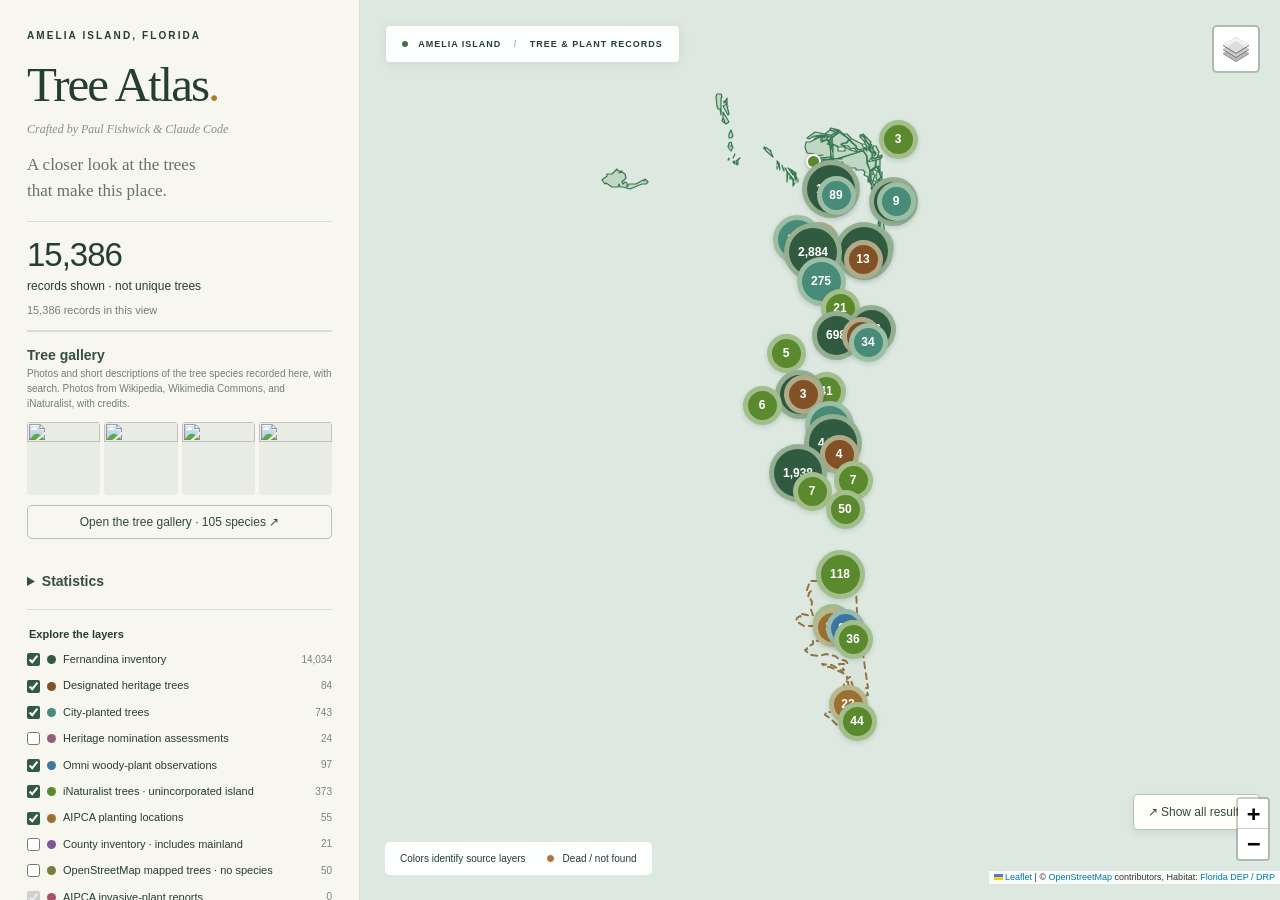
==== commit 91236840: "Polish tree gallery and add OpenStreetMap trees and woodland Gallery cards use the island records' o" ====
--- a/index.html
+++ b/index.html
@@ -8,12 +8,12 @@
   <meta name="description" content="Explore Amelia Island tree inventories, Omni and iNaturalist tree observations, and Plantation planting locations.">
   <link rel="stylesheet" href="vendor/leaflet.css">
   <link rel="stylesheet" href="vendor/MarkerCluster.css">
-  <link rel="stylesheet" href="style.css?v=10">
+  <link rel="stylesheet" href="style.css?v=11">
   <script defer src="vendor/leaflet.js"></script>
   <script defer src="vendor/leaflet.markercluster.js"></script>
-  <script defer src="map-data.js?v=9"></script>
+  <script defer src="map-data.js?v=10"></script>
   <script defer src="statistics.js?v=2"></script>
-  <script defer src="map.js?v=10"></script>
+  <script defer src="map.js?v=12"></script>
 </head>
 <body>
   <aside>
@@ -38,6 +38,7 @@
       <fieldset id="sources"><legend>Explore the layers</legend></fieldset>
       <label class="check"><input id="boundary" type="checkbox" checked disabled><span id="boundary-note">Plantation boundary</span></label>
       <label class="check"><input id="forest" type="checkbox" checked disabled><span id="forest-note">Fort Clinch maritime forest · loading…</span></label>
+      <label class="check"><input id="woodland" type="checkbox" disabled><span id="woodland-note">Mapped woodland · OpenStreetMap · loading…</span></label>
       <small>Shaded habitat areas · excluded from tree counts and filters</small>
       <button id="fort-clinch" type="button" disabled>Explore Fort Clinch ↗</button>
       <button id="south" type="button">Explore the south end ↘</button>
@@ -49,7 +50,7 @@
       <button id="reset" type="reset" disabled>Reset filters</button>
     </form>
     <div class="guide"><span class="cluster-example">42</span><p><b>A neighborhood of trees.</b><br>Click a cluster to zoom in. Click an individual tree for its details.</p></div>
-    <details><summary>About the data</summary><p>Sources describe different things and are clustered separately by color. Counts are records, not a census of unique or currently living trees.</p><p>The Fernandina inventory has 14,034 records and layer metadata last edited in March 2023. County records include mainland points. Omni observations cover trees and woody plants, may repeat the same plant, and do not provide tree-condition assessments.</p><p>The city inventory stops at Fernandina Beach city limits. For the unincorporated island (census tracts 501–502 outside the city), 373 iNaturalist tree records are shown. Omni-project observations and obscured locations are excluded, and same-species sightings within 5 m are merged into one marker. Records may have unconfirmed identifications and are not an inventory.</p><p>Additional city layers contain 84 designated heritage trees, 743 planting records, and 24 historical nomination assessments. Nomination is not designation. Records within 5 m of a city inventory point have a nearby-record link for review; proximity alone does not prove they describe the same tree.</p><p>Names and notes come from recorded source fields. PDF photo sheets open as documents. Latitude and longitude are the source’s public point location in decimal degrees; an obscured observation is approximate.</p><p>AIPCA planting locations include planned, reported planted, and unknown-status records. The public invasive-plant layer currently has no records. Planting and observation records with no condition are labeled “Not recorded.”</p><p>Fort Clinch shading shows DEP maritime-hammock habitat boundaries, not individual trees or measured canopy cover. The September 2026 GIS snapshot has 54 areas totaling about 804 recorded acres; its download date is not a field-survey date. The layer includes park-managed areas west of Amelia Island. Tree filters do not change this habitat layer. <a href="https://ca.dep.state.fl.us/arcgis/rest/services/OpenData/PARKS_BOUNDARIES/MapServer/5" target="_blank" rel="noopener">DEP natural communities ↗</a></p><p>Downloaded September 2026. Photo credits and licenses are displayed with each image; image availability depends on the source service. The tree gallery illustrates each recorded species with hand-checked, credited photos from Wikipedia, Wikimedia Commons, or iNaturalist rather than the records’ own photos. Source links open in one reusable window you can move and resize.</p><a href="https://maps.ncpafl.com/ncflpa_arcgis/rest/services/Hosted/COFBTreeInventy2023Updates/FeatureServer/0" target="_blank" rel="noopener">City inventory ↗</a> · <a href="https://www.inaturalist.org/projects/omni-amelia-island" target="_blank" rel="noopener">Omni project ↗</a> · <a href="https://www.inaturalist.org/observations?nelat=30.72&nelng=-81.41&swlat=30.5&swlng=-81.5&iconic_taxa=Plantae" target="_blank" rel="noopener">iNaturalist plants ↗</a></details>
+    <details><summary>About the data</summary><p>Sources describe different things and are clustered separately by color. Counts are records, not a census of unique or currently living trees.</p><p>The Fernandina inventory has 14,034 records and layer metadata last edited in March 2023. County records include mainland points. Omni observations cover trees and woody plants, may repeat the same plant, and do not provide tree-condition assessments.</p><p>The city inventory stops at Fernandina Beach city limits. For the unincorporated island (census tracts 501–502 outside the city), 373 iNaturalist tree records are shown. Omni-project observations and obscured locations are excluded, and same-species sightings within 5 m are merged into one marker. Records may have unconfirmed identifications and are not an inventory.</p><p>Additional city layers contain 84 designated heritage trees, 743 planting records, and 24 historical nomination assessments. Nomination is not designation. Records within 5 m of a city inventory point have a nearby-record link for review; proximity alone does not prove they describe the same tree.</p><p>Names and notes come from recorded source fields. PDF photo sheets open as documents. Latitude and longitude are the source’s public point location in decimal degrees; an obscured observation is approximate.</p><p>AIPCA planting locations include planned, reported planted, and unknown-status records. The public invasive-plant layer currently has no records. Planting and observation records with no condition are labeled “Not recorded.”</p><p>Fort Clinch shading shows DEP maritime-hammock habitat boundaries, not individual trees or measured canopy cover. The September 2026 GIS snapshot has 54 areas totaling about 804 recorded acres; its download date is not a field-survey date. The layer includes park-managed areas west of Amelia Island. Tree filters do not change this habitat layer. Mapped woodland shows OpenStreetMap volunteer-traced wood areas on the island; it is approximate and not measured canopy. OpenStreetMap tree points carry no species or size. © OpenStreetMap contributors, ODbL. <a href="https://ca.dep.state.fl.us/arcgis/rest/services/OpenData/PARKS_BOUNDARIES/MapServer/5" target="_blank" rel="noopener">DEP natural communities ↗</a></p><p>Downloaded September 2026. Photo credits and licenses are displayed with each image; image availability depends on the source service. The tree gallery illustrates each recorded species with hand-checked, credited photos from Wikipedia, Wikimedia Commons, or iNaturalist rather than the records’ own photos. Source links open in one reusable window you can move and resize.</p><a href="https://maps.ncpafl.com/ncflpa_arcgis/rest/services/Hosted/COFBTreeInventy2023Updates/FeatureServer/0" target="_blank" rel="noopener">City inventory ↗</a> · <a href="https://www.inaturalist.org/projects/omni-amelia-island" target="_blank" rel="noopener">Omni project ↗</a> · <a href="https://www.inaturalist.org/observations?nelat=30.72&nelng=-81.41&swlat=30.5&swlng=-81.5&iconic_taxa=Plantae" target="_blank" rel="noopener">iNaturalist plants ↗</a></details>
     <details class="reports"><summary>Plantation natural-resources report</summary><p>RCOAST’s 2025 report graphics show coastal and environmental survey results. These reference images have no usable georeferencing; they are not overlaid on the map. Raw LiDAR and GIS files were not publicly linked.</p><a href="https://www.r-coast.com/case-study/2025-aipca-natural-resources-inventory" target="_blank" rel="noopener">RCOAST report and credits ↗</a><div id="report-graphics"></div></details>
     <footer>Crafted by Paul Fishwick &amp; OpenAI Codex 2026</footer>
   </aside>
--- a/style.css
+++ b/style.css
@@ -27,3 +27,4 @@
 .gallery-preview{display:grid;grid-template-columns:repeat(4,1fr);gap:4px;margin:11px 0 10px}.gallery-preview img{width:100%;aspect-ratio:1;object-fit:cover;border-radius:4px;display:block;background:#e9ece2}
 .gallery-button{display:block;text-align:center;font-size:12px;border:1px solid #b7c4b4;border-radius:5px;padding:9px 12px;text-decoration:none;color:#304a3e}.gallery-button:hover{background:#e9eee2}
 .species-info img{display:block;width:100%;height:170px;object-fit:cover;border-radius:5px;margin:9px 0 5px;background:#f1f3eb}.species-info img[hidden]{display:none}.species-info small{display:block;line-height:1.5}.species-info p{margin:7px 0 0}
+@media(max-width:760px){.gallery>small,.gallery-preview{display:none}.gallery{grid-column:1/-1;padding:10px 0}}
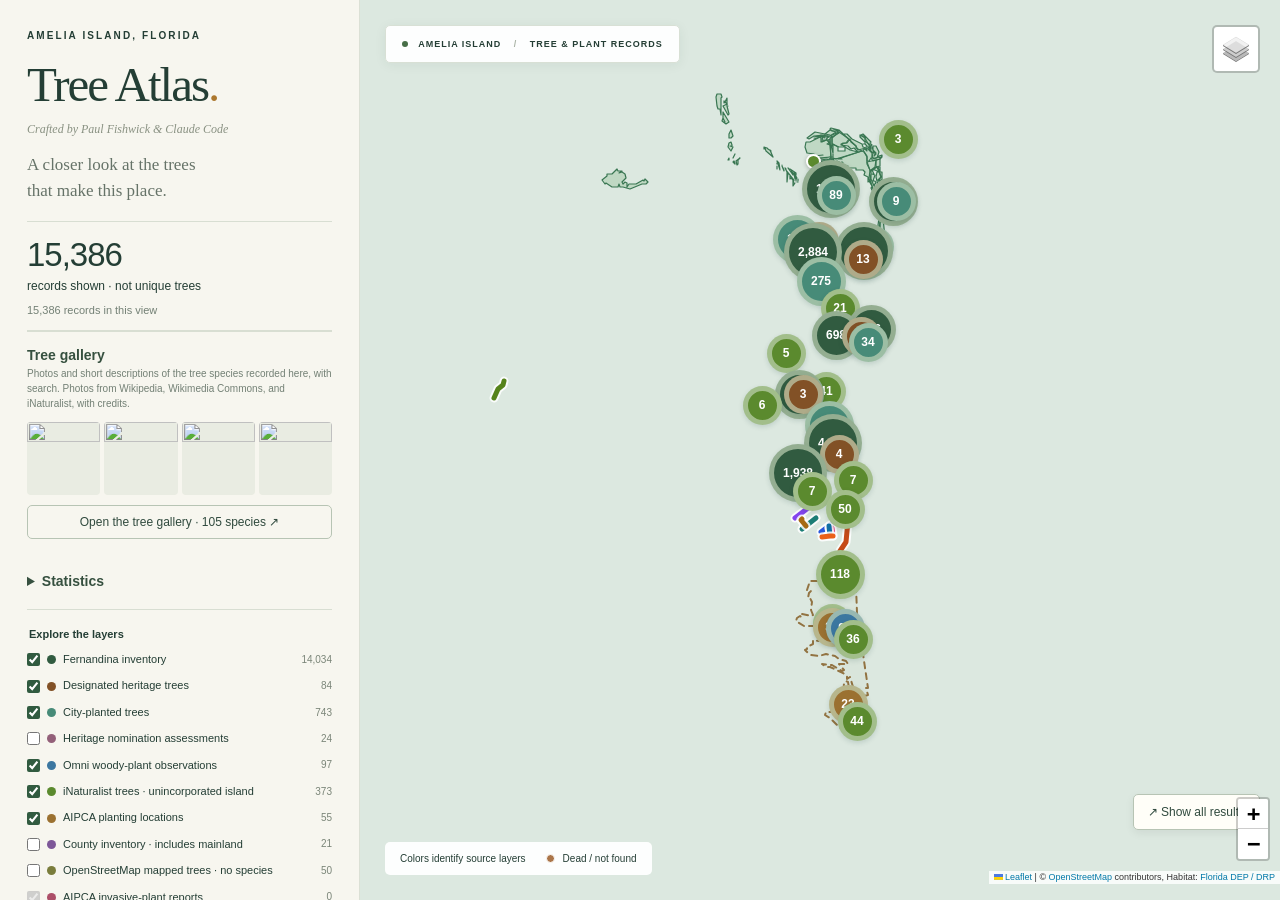
==== commit c3f81e22: "Add Nassau County canopy roads as colored lines with ordinance links All 11 county canopy/scenic roa" ====
--- a/index.html
+++ b/index.html
@@ -8,12 +8,12 @@
   <meta name="description" content="Explore Amelia Island tree inventories, Omni and iNaturalist tree observations, and Plantation planting locations.">
   <link rel="stylesheet" href="vendor/leaflet.css">
   <link rel="stylesheet" href="vendor/MarkerCluster.css">
-  <link rel="stylesheet" href="style.css?v=11">
+  <link rel="stylesheet" href="style.css?v=12">
   <script defer src="vendor/leaflet.js"></script>
   <script defer src="vendor/leaflet.markercluster.js"></script>
   <script defer src="map-data.js?v=10"></script>
   <script defer src="statistics.js?v=2"></script>
-  <script defer src="map.js?v=12"></script>
+  <script defer src="map.js?v=13"></script>
 </head>
 <body>
   <aside>
@@ -39,7 +39,9 @@
       <label class="check"><input id="boundary" type="checkbox" checked disabled><span id="boundary-note">Plantation boundary</span></label>
       <label class="check"><input id="forest" type="checkbox" checked disabled><span id="forest-note">Fort Clinch maritime forest · loading…</span></label>
       <label class="check"><input id="woodland" type="checkbox" disabled><span id="woodland-note">Mapped woodland · OpenStreetMap · loading…</span></label>
-      <small>Shaded habitat areas · excluded from tree counts and filters</small>
+      <label class="check"><input id="canopy" type="checkbox" checked disabled><span id="canopy-note">County canopy roads · loading…</span></label>
+      <ul id="canopy-key" class="canopy-key" aria-label="Canopy roads"></ul>
+      <small>Shaded habitat areas and road lines · excluded from tree counts and filters</small>
       <button id="fort-clinch" type="button" disabled>Explore Fort Clinch ↗</button>
       <button id="south" type="button">Explore the south end ↘</button>
       <label for="search">Find a tree, name, or street</label><input id="search" type="search" placeholder="Kate’s Tree, live oak, tree number…">
@@ -50,7 +52,7 @@
       <button id="reset" type="reset" disabled>Reset filters</button>
     </form>
     <div class="guide"><span class="cluster-example">42</span><p><b>A neighborhood of trees.</b><br>Click a cluster to zoom in. Click an individual tree for its details.</p></div>
-    <details><summary>About the data</summary><p>Sources describe different things and are clustered separately by color. Counts are records, not a census of unique or currently living trees.</p><p>The Fernandina inventory has 14,034 records and layer metadata last edited in March 2023. County records include mainland points. Omni observations cover trees and woody plants, may repeat the same plant, and do not provide tree-condition assessments.</p><p>The city inventory stops at Fernandina Beach city limits. For the unincorporated island (census tracts 501–502 outside the city), 373 iNaturalist tree records are shown. Omni-project observations and obscured locations are excluded, and same-species sightings within 5 m are merged into one marker. Records may have unconfirmed identifications and are not an inventory.</p><p>Additional city layers contain 84 designated heritage trees, 743 planting records, and 24 historical nomination assessments. Nomination is not designation. Records within 5 m of a city inventory point have a nearby-record link for review; proximity alone does not prove they describe the same tree.</p><p>Names and notes come from recorded source fields. PDF photo sheets open as documents. Latitude and longitude are the source’s public point location in decimal degrees; an obscured observation is approximate.</p><p>AIPCA planting locations include planned, reported planted, and unknown-status records. The public invasive-plant layer currently has no records. Planting and observation records with no condition are labeled “Not recorded.”</p><p>Fort Clinch shading shows DEP maritime-hammock habitat boundaries, not individual trees or measured canopy cover. The September 2026 GIS snapshot has 54 areas totaling about 804 recorded acres; its download date is not a field-survey date. The layer includes park-managed areas west of Amelia Island. Tree filters do not change this habitat layer. Mapped woodland shows OpenStreetMap volunteer-traced wood areas on the island; it is approximate and not measured canopy. OpenStreetMap tree points carry no species or size. © OpenStreetMap contributors, ODbL. <a href="https://ca.dep.state.fl.us/arcgis/rest/services/OpenData/PARKS_BOUNDARIES/MapServer/5" target="_blank" rel="noopener">DEP natural communities ↗</a></p><p>Downloaded September 2026. Photo credits and licenses are displayed with each image; image availability depends on the source service. The tree gallery illustrates each recorded species with hand-checked, credited photos from Wikipedia, Wikimedia Commons, or iNaturalist rather than the records’ own photos. Source links open in one reusable window you can move and resize.</p><a href="https://maps.ncpafl.com/ncflpa_arcgis/rest/services/Hosted/COFBTreeInventy2023Updates/FeatureServer/0" target="_blank" rel="noopener">City inventory ↗</a> · <a href="https://www.inaturalist.org/projects/omni-amelia-island" target="_blank" rel="noopener">Omni project ↗</a> · <a href="https://www.inaturalist.org/observations?nelat=30.72&nelng=-81.41&swlat=30.5&swlng=-81.5&iconic_taxa=Plantae" target="_blank" rel="noopener">iNaturalist plants ↗</a></details>
+    <details><summary>About the data</summary><p>Sources describe different things and are clustered separately by color. Counts are records, not a census of unique or currently living trees.</p><p>The Fernandina inventory has 14,034 records and layer metadata last edited in March 2023. County records include mainland points. Omni observations cover trees and woody plants, may repeat the same plant, and do not provide tree-condition assessments.</p><p>The city inventory stops at Fernandina Beach city limits. For the unincorporated island (census tracts 501–502 outside the city), 373 iNaturalist tree records are shown. Omni-project observations and obscured locations are excluded, and same-species sightings within 5 m are merged into one marker. Records may have unconfirmed identifications and are not an inventory.</p><p>Additional city layers contain 84 designated heritage trees, 743 planting records, and 24 historical nomination assessments. Nomination is not designation. Records within 5 m of a city inventory point have a nearby-record link for review; proximity alone does not prove they describe the same tree.</p><p>Names and notes come from recorded source fields. PDF photo sheets open as documents. Latitude and longitude are the source’s public point location in decimal degrees; an obscured observation is approximate.</p><p>AIPCA planting locations include planned, reported planted, and unknown-status records. The public invasive-plant layer currently has no records. Planting and observation records with no condition are labeled “Not recorded.”</p><p>Fort Clinch shading shows DEP maritime-hammock habitat boundaries, not individual trees or measured canopy cover. The September 2026 GIS snapshot has 54 areas totaling about 804 recorded acres; its download date is not a field-survey date. The layer includes park-managed areas west of Amelia Island. Tree filters do not change this habitat layer. Mapped woodland shows OpenStreetMap volunteer-traced wood areas on the island; it is approximate and not measured canopy. OpenStreetMap tree points carry no species or size. © OpenStreetMap contributors, ODbL. <a href="https://ca.dep.state.fl.us/arcgis/rest/services/OpenData/PARKS_BOUNDARIES/MapServer/5" target="_blank" rel="noopener">DEP natural communities ↗</a></p><p>Canopy roads are the 11 roads Nassau County has designated as canopy/scenic roads under Section 37.08 of its Land Development Code, from Amelia Island Parkway (2003) to Shadow Woods Lane (2024). The designations cover unincorporated county roads, not streets inside Fernandina Beach. Lines are drawn from the county road network and cut to each ordinance’s description, so ends are approximate. Each road’s popup links straight to its ordinance.</p><p>Downloaded September 2026. Photo credits and licenses are displayed with each image; image availability depends on the source service. The tree gallery illustrates each recorded species with hand-checked, credited photos from Wikipedia, Wikimedia Commons, or iNaturalist rather than the records’ own photos. Source links open in one reusable window you can move and resize.</p><a href="https://maps.ncpafl.com/ncflpa_arcgis/rest/services/Hosted/COFBTreeInventy2023Updates/FeatureServer/0" target="_blank" rel="noopener">City inventory ↗</a> · <a href="https://www.inaturalist.org/projects/omni-amelia-island" target="_blank" rel="noopener">Omni project ↗</a> · <a href="https://www.inaturalist.org/observations?nelat=30.72&nelng=-81.41&swlat=30.5&swlng=-81.5&iconic_taxa=Plantae" target="_blank" rel="noopener">iNaturalist plants ↗</a></details>
     <details class="reports"><summary>Plantation natural-resources report</summary><p>RCOAST’s 2025 report graphics show coastal and environmental survey results. These reference images have no usable georeferencing; they are not overlaid on the map. Raw LiDAR and GIS files were not publicly linked.</p><a href="https://www.r-coast.com/case-study/2025-aipca-natural-resources-inventory" target="_blank" rel="noopener">RCOAST report and credits ↗</a><div id="report-graphics"></div></details>
     <footer>Crafted by Paul Fishwick &amp; OpenAI Codex 2026</footer>
   </aside>
--- a/style.css
+++ b/style.css
@@ -28,3 +28,4 @@
 .gallery-button{display:block;text-align:center;font-size:12px;border:1px solid #b7c4b4;border-radius:5px;padding:9px 12px;text-decoration:none;color:#304a3e}.gallery-button:hover{background:#e9eee2}
 .species-info img{display:block;width:100%;height:170px;object-fit:cover;border-radius:5px;margin:9px 0 5px;background:#f1f3eb}.species-info img[hidden]{display:none}.species-info small{display:block;line-height:1.5}.species-info p{margin:7px 0 0}
 @media(max-width:760px){.gallery>small,.gallery-preview{display:none}.gallery{grid-column:1/-1;padding:10px 0}}
+.canopy-key{list-style:none;margin:-6px 0 16px 21px;padding:0;display:grid;gap:2px}.canopy-road{display:flex;align-items:center;gap:7px;width:100%;border:0;padding:4px 6px;text-align:left;font-size:11px;line-height:1.3}.canopy-road span:not(.canopy-swatch){flex:1}.canopy-road small{font-size:10px;color:#7a8578}.canopy-swatch{width:16px;height:5px;border-radius:3px;flex-shrink:0;box-shadow:0 0 0 1.5px #fff,0 0 0 2.5px #0002}@media(max-width:760px){form .canopy-key{grid-column:1/-1;margin:0 0 4px}}
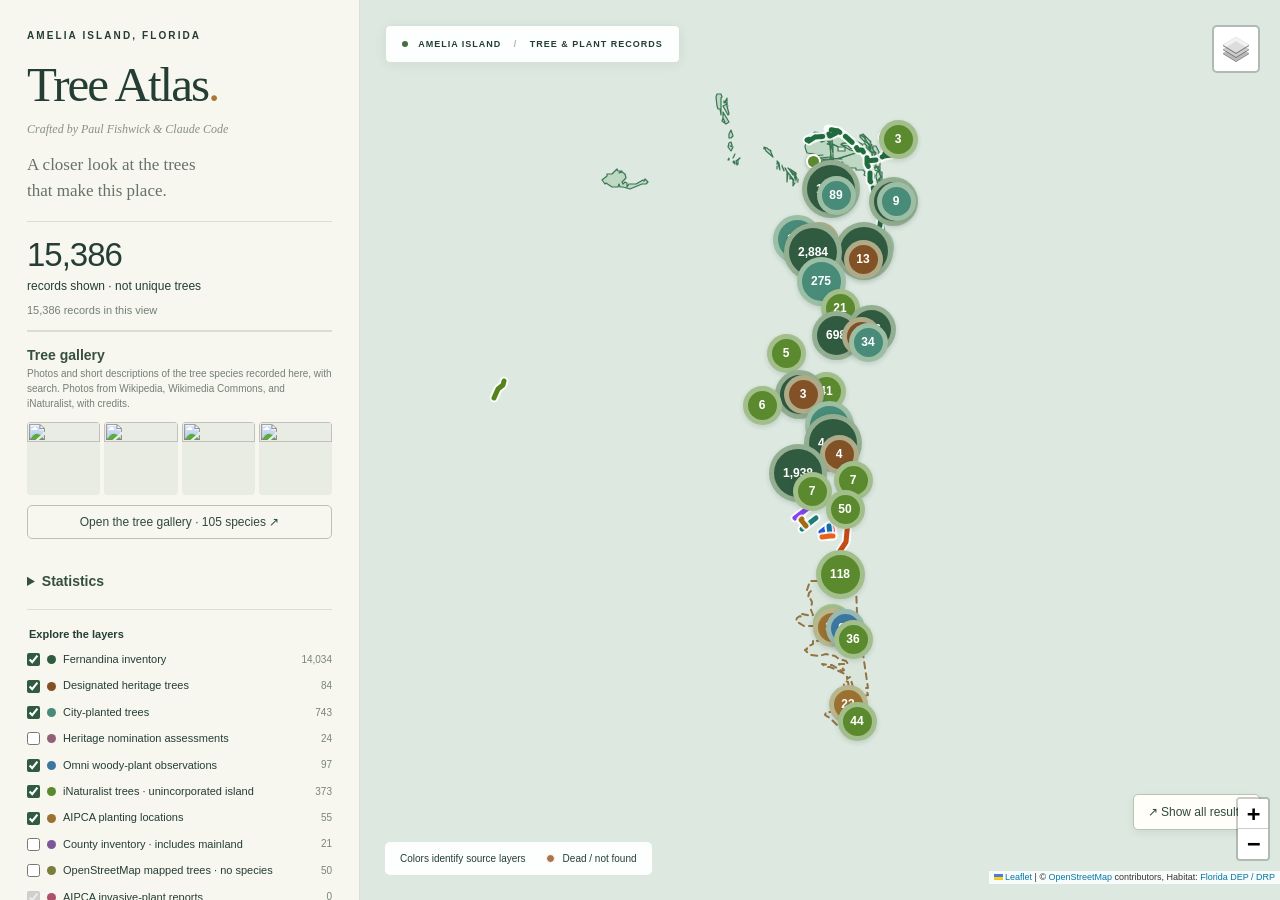
==== commit 4f8ef46c: "Add Fort Clinch Road and its side roads to the canopy roads layer The state park drive from Atlantic" ====
--- a/index.html
+++ b/index.html
@@ -8,12 +8,12 @@
   <meta name="description" content="Explore Amelia Island tree inventories, Omni and iNaturalist tree observations, and Plantation planting locations.">
   <link rel="stylesheet" href="vendor/leaflet.css">
   <link rel="stylesheet" href="vendor/MarkerCluster.css">
-  <link rel="stylesheet" href="style.css?v=12">
+  <link rel="stylesheet" href="style.css?v=13">
   <script defer src="vendor/leaflet.js"></script>
   <script defer src="vendor/leaflet.markercluster.js"></script>
   <script defer src="map-data.js?v=10"></script>
   <script defer src="statistics.js?v=2"></script>
-  <script defer src="map.js?v=13"></script>
+  <script defer src="map.js?v=14"></script>
 </head>
 <body>
   <aside>
@@ -39,7 +39,7 @@
       <label class="check"><input id="boundary" type="checkbox" checked disabled><span id="boundary-note">Plantation boundary</span></label>
       <label class="check"><input id="forest" type="checkbox" checked disabled><span id="forest-note">Fort Clinch maritime forest · loading…</span></label>
       <label class="check"><input id="woodland" type="checkbox" disabled><span id="woodland-note">Mapped woodland · OpenStreetMap · loading…</span></label>
-      <label class="check"><input id="canopy" type="checkbox" checked disabled><span id="canopy-note">County canopy roads · loading…</span></label>
+      <label class="check"><input id="canopy" type="checkbox" checked disabled><span id="canopy-note">Canopy roads · loading…</span></label>
       <ul id="canopy-key" class="canopy-key" aria-label="Canopy roads"></ul>
       <small>Shaded habitat areas and road lines · excluded from tree counts and filters</small>
       <button id="fort-clinch" type="button" disabled>Explore Fort Clinch ↗</button>
@@ -52,7 +52,7 @@
       <button id="reset" type="reset" disabled>Reset filters</button>
     </form>
     <div class="guide"><span class="cluster-example">42</span><p><b>A neighborhood of trees.</b><br>Click a cluster to zoom in. Click an individual tree for its details.</p></div>
-    <details><summary>About the data</summary><p>Sources describe different things and are clustered separately by color. Counts are records, not a census of unique or currently living trees.</p><p>The Fernandina inventory has 14,034 records and layer metadata last edited in March 2023. County records include mainland points. Omni observations cover trees and woody plants, may repeat the same plant, and do not provide tree-condition assessments.</p><p>The city inventory stops at Fernandina Beach city limits. For the unincorporated island (census tracts 501–502 outside the city), 373 iNaturalist tree records are shown. Omni-project observations and obscured locations are excluded, and same-species sightings within 5 m are merged into one marker. Records may have unconfirmed identifications and are not an inventory.</p><p>Additional city layers contain 84 designated heritage trees, 743 planting records, and 24 historical nomination assessments. Nomination is not designation. Records within 5 m of a city inventory point have a nearby-record link for review; proximity alone does not prove they describe the same tree.</p><p>Names and notes come from recorded source fields. PDF photo sheets open as documents. Latitude and longitude are the source’s public point location in decimal degrees; an obscured observation is approximate.</p><p>AIPCA planting locations include planned, reported planted, and unknown-status records. The public invasive-plant layer currently has no records. Planting and observation records with no condition are labeled “Not recorded.”</p><p>Fort Clinch shading shows DEP maritime-hammock habitat boundaries, not individual trees or measured canopy cover. The September 2026 GIS snapshot has 54 areas totaling about 804 recorded acres; its download date is not a field-survey date. The layer includes park-managed areas west of Amelia Island. Tree filters do not change this habitat layer. Mapped woodland shows OpenStreetMap volunteer-traced wood areas on the island; it is approximate and not measured canopy. OpenStreetMap tree points carry no species or size. © OpenStreetMap contributors, ODbL. <a href="https://ca.dep.state.fl.us/arcgis/rest/services/OpenData/PARKS_BOUNDARIES/MapServer/5" target="_blank" rel="noopener">DEP natural communities ↗</a></p><p>Canopy roads are the 11 roads Nassau County has designated as canopy/scenic roads under Section 37.08 of its Land Development Code, from Amelia Island Parkway (2003) to Shadow Woods Lane (2024). The designations cover unincorporated county roads, not streets inside Fernandina Beach. Lines are drawn from the county road network and cut to each ordinance’s description, so ends are approximate. Each road’s popup links straight to its ordinance.</p><p>Downloaded September 2026. Photo credits and licenses are displayed with each image; image availability depends on the source service. The tree gallery illustrates each recorded species with hand-checked, credited photos from Wikipedia, Wikimedia Commons, or iNaturalist rather than the records’ own photos. Source links open in one reusable window you can move and resize.</p><a href="https://maps.ncpafl.com/ncflpa_arcgis/rest/services/Hosted/COFBTreeInventy2023Updates/FeatureServer/0" target="_blank" rel="noopener">City inventory ↗</a> · <a href="https://www.inaturalist.org/projects/omni-amelia-island" target="_blank" rel="noopener">Omni project ↗</a> · <a href="https://www.inaturalist.org/observations?nelat=30.72&nelng=-81.41&swlat=30.5&swlng=-81.5&iconic_taxa=Plantae" target="_blank" rel="noopener">iNaturalist plants ↗</a></details>
+    <details><summary>About the data</summary><p>Sources describe different things and are clustered separately by color. Counts are records, not a census of unique or currently living trees.</p><p>The Fernandina inventory has 14,034 records and layer metadata last edited in March 2023. County records include mainland points. Omni observations cover trees and woody plants, may repeat the same plant, and do not provide tree-condition assessments.</p><p>The city inventory stops at Fernandina Beach city limits. For the unincorporated island (census tracts 501–502 outside the city), 373 iNaturalist tree records are shown. Omni-project observations and obscured locations are excluded, and same-species sightings within 5 m are merged into one marker. Records may have unconfirmed identifications and are not an inventory.</p><p>Additional city layers contain 84 designated heritage trees, 743 planting records, and 24 historical nomination assessments. Nomination is not designation. Records within 5 m of a city inventory point have a nearby-record link for review; proximity alone does not prove they describe the same tree.</p><p>Names and notes come from recorded source fields. PDF photo sheets open as documents. Latitude and longitude are the source’s public point location in decimal degrees; an obscured observation is approximate.</p><p>AIPCA planting locations include planned, reported planted, and unknown-status records. The public invasive-plant layer currently has no records. Planting and observation records with no condition are labeled “Not recorded.”</p><p>Fort Clinch shading shows DEP maritime-hammock habitat boundaries, not individual trees or measured canopy cover. The September 2026 GIS snapshot has 54 areas totaling about 804 recorded acres; its download date is not a field-survey date. The layer includes park-managed areas west of Amelia Island. Tree filters do not change this habitat layer. Mapped woodland shows OpenStreetMap volunteer-traced wood areas on the island; it is approximate and not measured canopy. OpenStreetMap tree points carry no species or size. © OpenStreetMap contributors, ODbL. <a href="https://ca.dep.state.fl.us/arcgis/rest/services/OpenData/PARKS_BOUNDARIES/MapServer/5" target="_blank" rel="noopener">DEP natural communities ↗</a></p><p>Canopy roads are the 11 roads Nassau County has designated as canopy/scenic roads under Section 37.08 of its Land Development Code, from Amelia Island Parkway (2003) to Shadow Woods Lane (2024). The designations cover unincorporated county roads, not streets inside Fernandina Beach. Lines are drawn from the county road network and cut to each ordinance’s description, so ends are approximate. Each road’s popup links straight to its ordinance. Fort Clinch Road, the park drive from Atlantic Avenue to the fort, is shown dashed with its side roads up to the beach and sand. It is state park land, not a county designation; its lines come from OpenStreetMap.</p><p>Downloaded September 2026. Photo credits and licenses are displayed with each image; image availability depends on the source service. The tree gallery illustrates each recorded species with hand-checked, credited photos from Wikipedia, Wikimedia Commons, or iNaturalist rather than the records’ own photos. Source links open in one reusable window you can move and resize.</p><a href="https://maps.ncpafl.com/ncflpa_arcgis/rest/services/Hosted/COFBTreeInventy2023Updates/FeatureServer/0" target="_blank" rel="noopener">City inventory ↗</a> · <a href="https://www.inaturalist.org/projects/omni-amelia-island" target="_blank" rel="noopener">Omni project ↗</a> · <a href="https://www.inaturalist.org/observations?nelat=30.72&nelng=-81.41&swlat=30.5&swlng=-81.5&iconic_taxa=Plantae" target="_blank" rel="noopener">iNaturalist plants ↗</a></details>
     <details class="reports"><summary>Plantation natural-resources report</summary><p>RCOAST’s 2025 report graphics show coastal and environmental survey results. These reference images have no usable georeferencing; they are not overlaid on the map. Raw LiDAR and GIS files were not publicly linked.</p><a href="https://www.r-coast.com/case-study/2025-aipca-natural-resources-inventory" target="_blank" rel="noopener">RCOAST report and credits ↗</a><div id="report-graphics"></div></details>
     <footer>Crafted by Paul Fishwick &amp; OpenAI Codex 2026</footer>
   </aside>
--- a/style.css
+++ b/style.css
@@ -28,4 +28,4 @@
 .gallery-button{display:block;text-align:center;font-size:12px;border:1px solid #b7c4b4;border-radius:5px;padding:9px 12px;text-decoration:none;color:#304a3e}.gallery-button:hover{background:#e9eee2}
 .species-info img{display:block;width:100%;height:170px;object-fit:cover;border-radius:5px;margin:9px 0 5px;background:#f1f3eb}.species-info img[hidden]{display:none}.species-info small{display:block;line-height:1.5}.species-info p{margin:7px 0 0}
 @media(max-width:760px){.gallery>small,.gallery-preview{display:none}.gallery{grid-column:1/-1;padding:10px 0}}
-.canopy-key{list-style:none;margin:-6px 0 16px 21px;padding:0;display:grid;gap:2px}.canopy-road{display:flex;align-items:center;gap:7px;width:100%;border:0;padding:4px 6px;text-align:left;font-size:11px;line-height:1.3}.canopy-road span:not(.canopy-swatch){flex:1}.canopy-road small{font-size:10px;color:#7a8578}.canopy-swatch{width:16px;height:5px;border-radius:3px;flex-shrink:0;box-shadow:0 0 0 1.5px #fff,0 0 0 2.5px #0002}@media(max-width:760px){form .canopy-key{grid-column:1/-1;margin:0 0 4px}}
+.canopy-key{list-style:none;margin:-6px 0 16px 21px;padding:0;display:grid;gap:2px}.canopy-road{display:flex;align-items:center;gap:7px;width:100%;border:0;padding:4px 6px;text-align:left;font-size:11px;line-height:1.3}.canopy-road span:not(.canopy-swatch){flex:1}.canopy-road small{font-size:10px;color:#7a8578}.canopy-swatch.park{background:repeating-linear-gradient(90deg,#166534 0 6px,transparent 6px 9px)!important}.canopy-swatch{width:16px;height:5px;border-radius:3px;flex-shrink:0;box-shadow:0 0 0 1.5px #fff,0 0 0 2.5px #0002}@media(max-width:760px){form .canopy-key{grid-column:1/-1;margin:0 0 4px}}
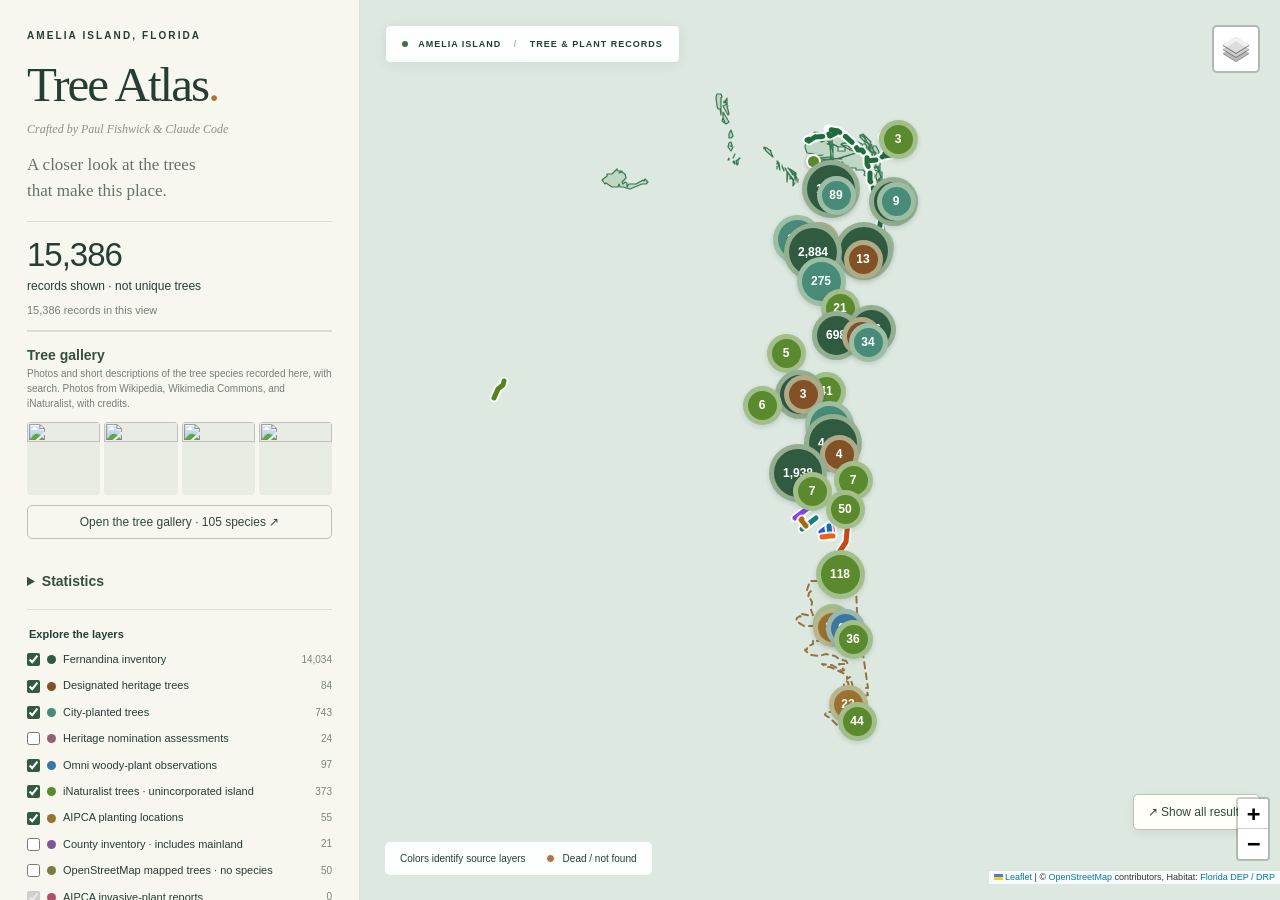
==== commit 5cc69c1c: "Keep popups clear of the map heading and legend Popups now auto-pan with padding so the heading abov" ====
--- a/index.html
+++ b/index.html
@@ -13,7 +13,7 @@
   <script defer src="vendor/leaflet.markercluster.js"></script>
   <script defer src="map-data.js?v=10"></script>
   <script defer src="statistics.js?v=2"></script>
-  <script defer src="map.js?v=14"></script>
+  <script defer src="map.js?v=15"></script>
 </head>
 <body>
   <aside>
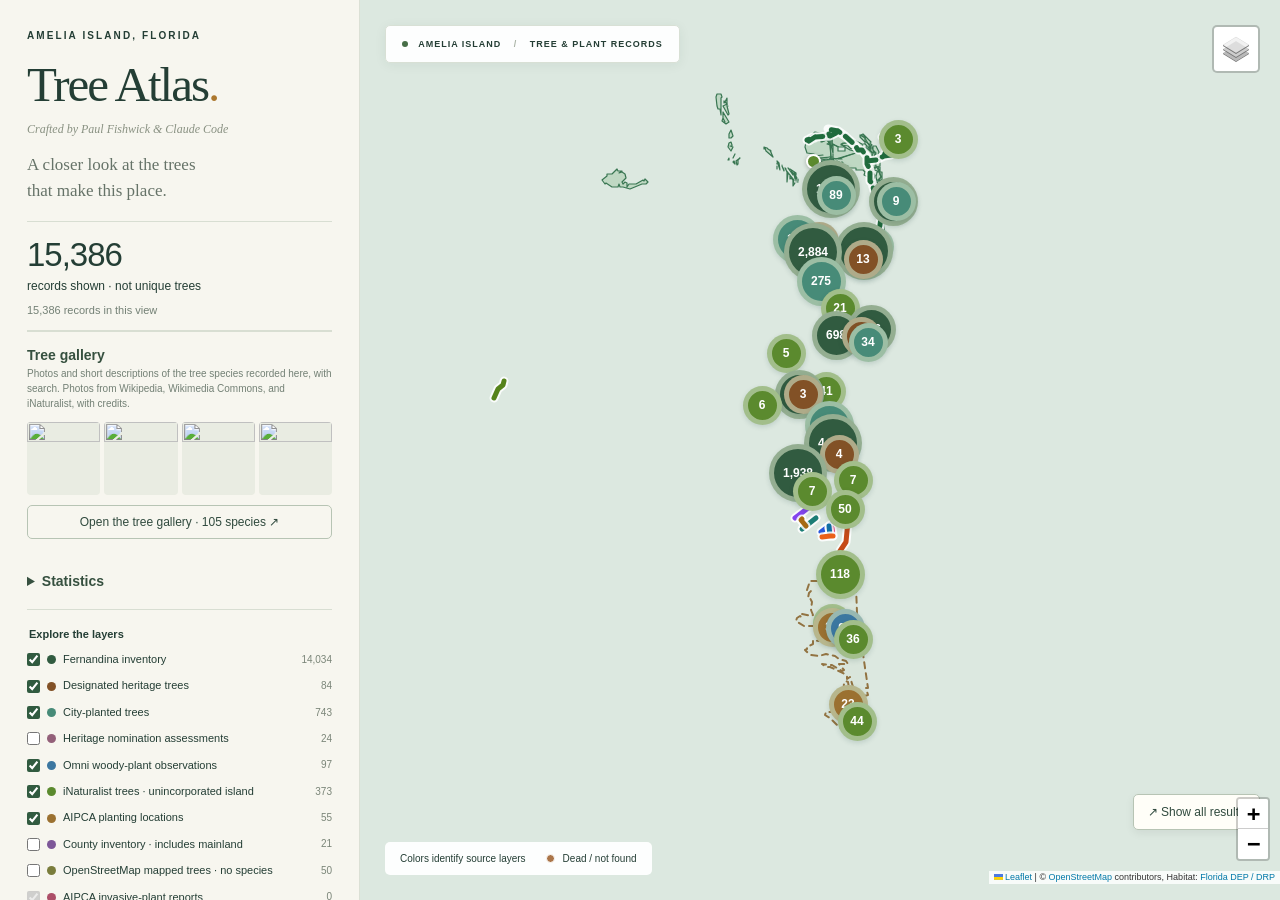
==== commit 2648c908: "Fold the canopy road list under a disclosure arrow Co-Authored-By: Claude Opus 5.5 <noreply@anthropi" ====
--- a/index.html
+++ b/index.html
@@ -8,12 +8,12 @@
   <meta name="description" content="Explore Amelia Island tree inventories, Omni and iNaturalist tree observations, and Plantation planting locations.">
   <link rel="stylesheet" href="vendor/leaflet.css">
   <link rel="stylesheet" href="vendor/MarkerCluster.css">
-  <link rel="stylesheet" href="style.css?v=13">
+  <link rel="stylesheet" href="style.css?v=14">
   <script defer src="vendor/leaflet.js"></script>
   <script defer src="vendor/leaflet.markercluster.js"></script>
   <script defer src="map-data.js?v=10"></script>
   <script defer src="statistics.js?v=2"></script>
-  <script defer src="map.js?v=15"></script>
+  <script defer src="map.js?v=16"></script>
 </head>
 <body>
   <aside>
@@ -40,7 +40,7 @@
       <label class="check"><input id="forest" type="checkbox" checked disabled><span id="forest-note">Fort Clinch maritime forest · loading…</span></label>
       <label class="check"><input id="woodland" type="checkbox" disabled><span id="woodland-note">Mapped woodland · OpenStreetMap · loading…</span></label>
       <label class="check"><input id="canopy" type="checkbox" checked disabled><span id="canopy-note">Canopy roads · loading…</span></label>
-      <ul id="canopy-key" class="canopy-key" aria-label="Canopy roads"></ul>
+      <details id="canopy-list" class="canopy-list"><summary id="canopy-summary">The roads</summary><ul id="canopy-key" class="canopy-key" aria-label="Canopy roads"></ul></details>
       <small>Shaded habitat areas and road lines · excluded from tree counts and filters</small>
       <button id="fort-clinch" type="button" disabled>Explore Fort Clinch ↗</button>
       <button id="south" type="button">Explore the south end ↘</button>
--- a/style.css
+++ b/style.css
@@ -28,4 +28,4 @@
 .gallery-button{display:block;text-align:center;font-size:12px;border:1px solid #b7c4b4;border-radius:5px;padding:9px 12px;text-decoration:none;color:#304a3e}.gallery-button:hover{background:#e9eee2}
 .species-info img{display:block;width:100%;height:170px;object-fit:cover;border-radius:5px;margin:9px 0 5px;background:#f1f3eb}.species-info img[hidden]{display:none}.species-info small{display:block;line-height:1.5}.species-info p{margin:7px 0 0}
 @media(max-width:760px){.gallery>small,.gallery-preview{display:none}.gallery{grid-column:1/-1;padding:10px 0}}
-.canopy-key{list-style:none;margin:-6px 0 16px 21px;padding:0;display:grid;gap:2px}.canopy-road{display:flex;align-items:center;gap:7px;width:100%;border:0;padding:4px 6px;text-align:left;font-size:11px;line-height:1.3}.canopy-road span:not(.canopy-swatch){flex:1}.canopy-road small{font-size:10px;color:#7a8578}.canopy-swatch.park{background:repeating-linear-gradient(90deg,#166534 0 6px,transparent 6px 9px)!important}.canopy-swatch{width:16px;height:5px;border-radius:3px;flex-shrink:0;box-shadow:0 0 0 1.5px #fff,0 0 0 2.5px #0002}@media(max-width:760px){form .canopy-key{grid-column:1/-1;margin:0 0 4px}}
+.canopy-list{margin:-8px 0 16px 21px}.canopy-list summary{font-size:11px}.canopy-key{list-style:none;margin:6px 0 0;padding:0;display:grid;gap:2px}.canopy-road{display:flex;align-items:center;gap:7px;width:100%;border:0;padding:4px 6px;text-align:left;font-size:11px;line-height:1.3}.canopy-road span:not(.canopy-swatch){flex:1}.canopy-road small{font-size:10px;color:#7a8578}.canopy-swatch.park{background:repeating-linear-gradient(90deg,#166534 0 6px,transparent 6px 9px)!important}.canopy-swatch{width:16px;height:5px;border-radius:3px;flex-shrink:0;box-shadow:0 0 0 1.5px #fff,0 0 0 2.5px #0002}@media(max-width:760px){form .canopy-list{grid-column:1/-1;margin:0 0 4px}}
